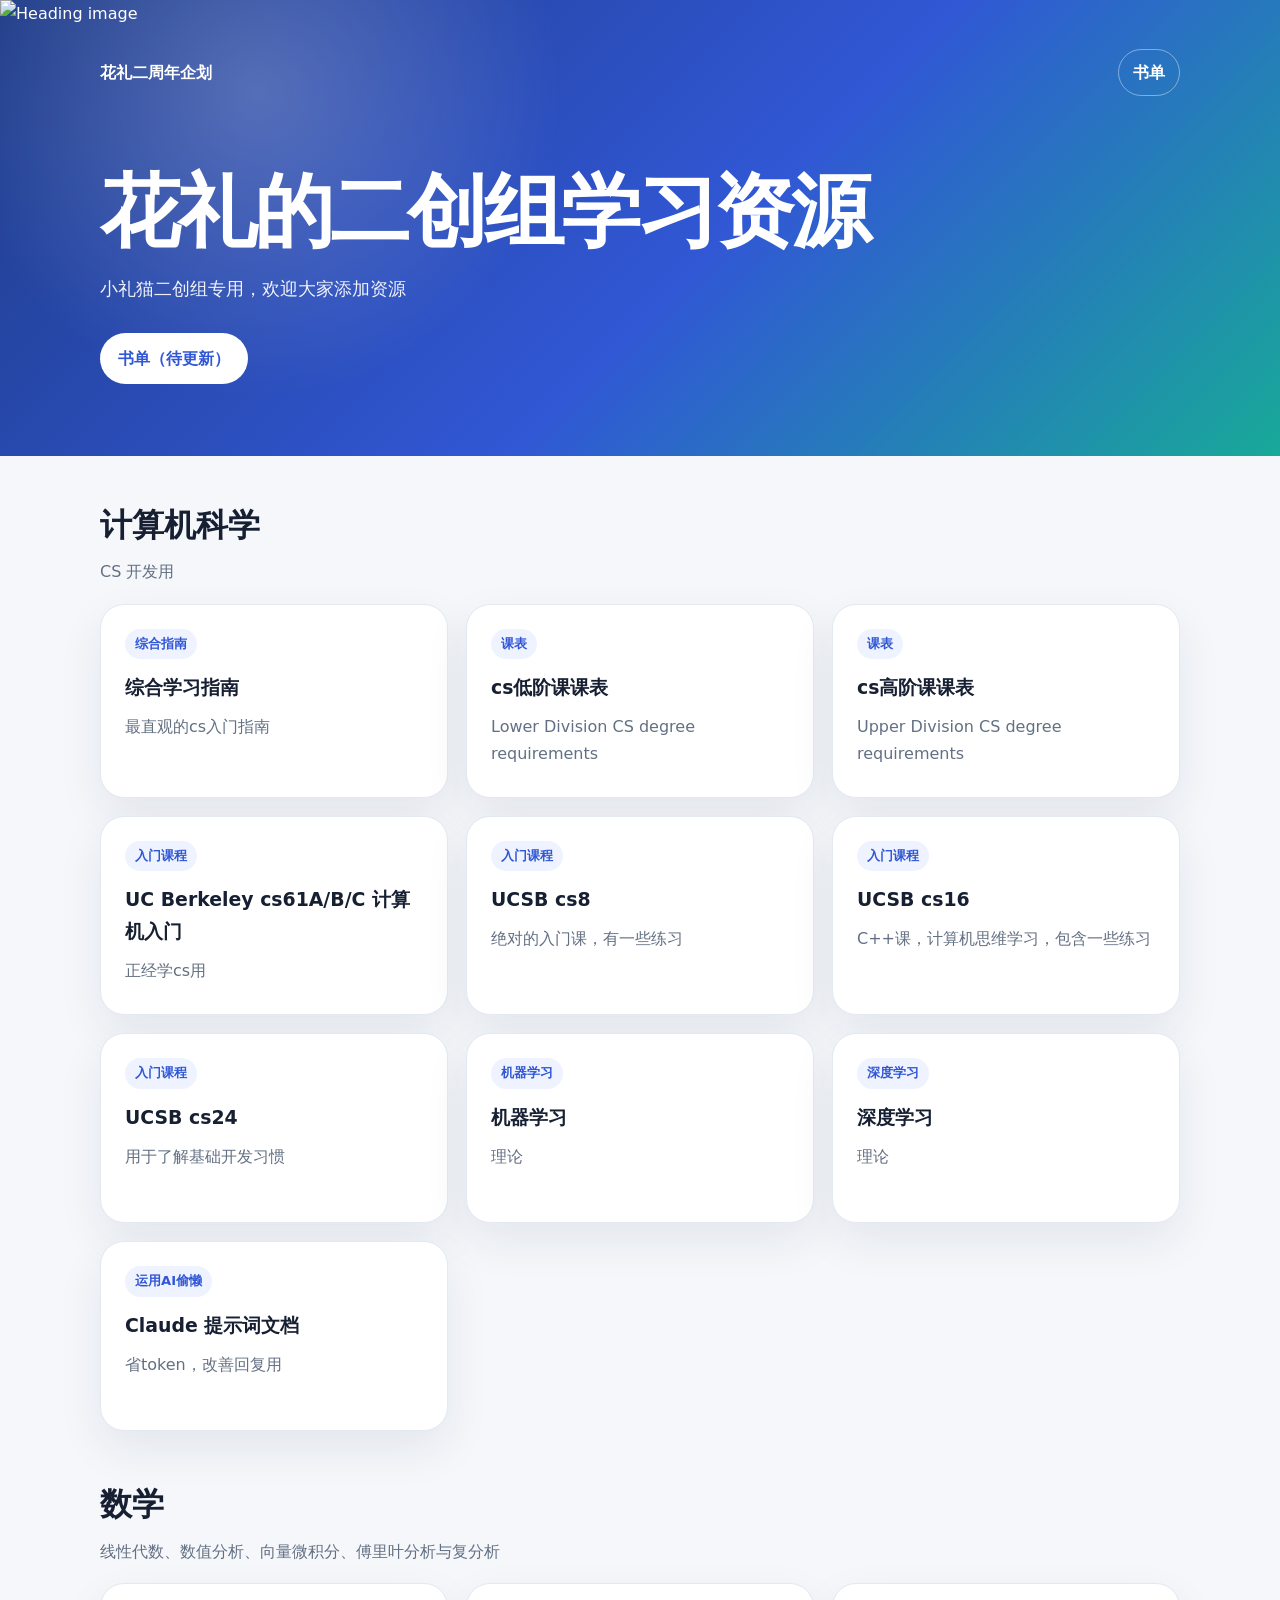
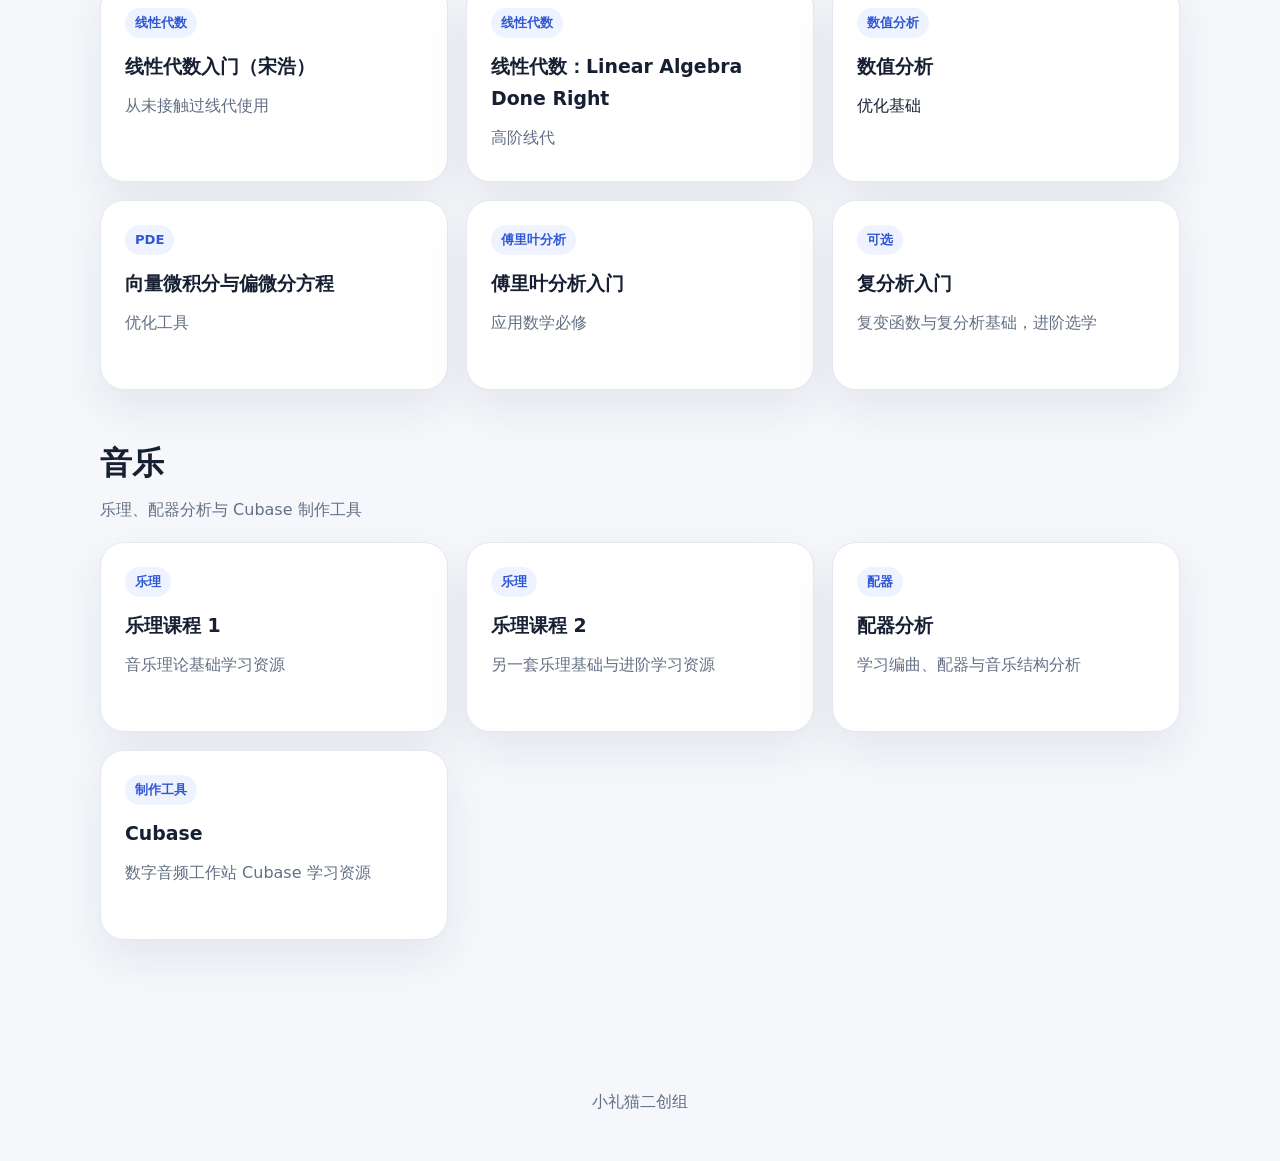
==== index.html @ 59149d5a "Update index.html" ====
<!DOCTYPE html>
<html lang="zh-CN">
<head>
  <meta charset="UTF-8" />
  <meta name="viewport" content="width=device-width, initial-scale=1.0" />
  <title>Harei Learning</title>
  <link rel="stylesheet" href="style.css" />
</head>
<body>
  <header class="site-header">
    <img src="images/heading.jpg" alt="Heading image" class="heading-image">
    
    <nav class="nav container">
      <a class="logo" href="index.html">花礼二周年企划</a>
      <a class="nav-link" href="books.html">书单</a>
    </nav>

    <div class="container hero">
      <h1>花礼的二创组学习资源</h1>
      <p class="subtitle">
        小礼猫二创组专用，欢迎大家添加资源
      </p>
      <a class="button" href="books.html">书单（待更新）</a>
    </div>
  </header>

  <main class="container">
    <section class="category">
      <div class="section-heading">
        <h2>计算机科学</h2>
        <p>CS 开发用</p>
      </div>


      <div class="link-grid">
        <a class="resource-card" href="https://csdiy.wiki/%E4%BD%BF%E7%94%A8%E6%8C%87%E5%8D%97/" target="_blank" rel="noopener noreferrer">
          <span class="tag">综合指南</span>
          <h3>综合学习指南</h3>
          <p>最直观的cs入门指南</p>
        </a>
        
        <a class="resource-card" href="https://eecs.berkeley.edu/resources/undergrads/cs/degree-reqs-lowerdiv/" target="_blank" rel="noopener noreferrer">
          <span class="tag">课表</span>
          <h3>cs低阶课课表</h3>
          <p>Lower Division CS degree requirements</p>
        </a>

        <a class="resource-card" href="https://eecs.berkeley.edu/resources/undergrads/cs/degree-reqs-upperdiv/" target="_blank" rel="noopener noreferrer">
          <span class="tag">课表</span>
          <h3>cs高阶课课表</h3>
          <p>Upper Division CS degree requirements</p>
        </a>
        
        <a class="resource-card" href="https://www.bilibili.com/video/BV1sy411z7nA/?spm_id_from=333.337.search-card.all.click&vd_source=297a83a6a2d7774309c6f13295cf4e34" target="_blank" rel="noopener noreferrer">
          <span class="tag">入门课程</span>
          <h3>UC Berkeley cs61A/B/C 计算机入门</h3>
          <p>正经学cs用</p>
        </a>


        <a class="resource-card" href="https://ucsb-cs8.github.io/" target="_blank" rel="noopener noreferrer">
          <span class="tag">入门课程</span>
          <h3>UCSB cs8</h3>
          <p>绝对的入门课，有一些练习</p>
        </a>

        <a class="resource-card" href="https://ucsb-cs16.github.io/" target="_blank" rel="noopener noreferrer">
          <span class="tag">入门课程</span>
          <h3>UCSB cs16</h3>
          <p>C++课，计算机思维学习，包含一些练习</p>
        </a>

        <a class="resource-card" href="http://ucsb-cs24.github.io/" target="_blank" rel="noopener noreferrer">
          <span class="tag">入门课程</span>
          <h3>UCSB cs24</h3>
          <p>用于了解基础开发习惯</p>
        </a>
        
        <a class="resource-card" href="https://www.bilibili.com/video/BV17nVE6UEhr/?spm_id_from=333.337.search-card.all.click&vd_source=297a83a6a2d7774309c6f13295cf4e34" target="_blank" rel="noopener noreferrer">
          <span class="tag">机器学习</span>
          <h3>机器学习</h3>
          <p>理论</p>
        </a>

        <a class="resource-card" href="https://www.bilibili.com/video/BV1vsoXYdEwT/?spm_id_from=333.337.search-card.all.click&vd_source=297a83a6a2d7774309c6f13295cf4e34" target="_blank" rel="noopener noreferrer">
          <span class="tag">深度学习</span>
          <h3>深度学习</h3>
          <p>理论</p>
        </a>

        <a class="resource-card" href="https://platform.claude.com/docs/en/build-with-claude/prompt-engineering/claude-prompting-best-practices" target="_blank" rel="noopener noreferrer">
          <span class="tag">运用AI偷懒</span>
          <h3>Claude 提示词文档</h3>
          <p>省token，改善回复用</p>
        </a>
      </div>
    </section>

    <section class="category">
      <div class="section-heading">
        <h2>数学</h2>
        <p>线性代数、数值分析、向量微积分、傅里叶分析与复分析</p>
      </div>

      <div class="link-grid">
        <a class="resource-card" href="https://www.bilibili.com/video/BV1h7pteyEww/?spm_id_from=333.337.search-card.all.click&vd_source=297a83a6a2d7774309c6f13295cf4e34" target="_blank" rel="noopener noreferrer">
          <span class="tag">线性代数</span>
          <h3>线性代数入门（宋浩）</h3>
          <p>从未接触过线代使用</p>
        </a>

        <a class="resource-card" href="https://www.bilibili.com/video/BV1b62dBxEUD/?share_source=copy_web&vd_source=6dd06aad4ed91d62788f2c6350f52027" target="_blank" rel="noopener noreferrer">
          <span class="tag">线性代数</span>
          <h3>线性代数：Linear Algebra Done Right</h3>
          <p>高阶线代</p>
        </a>

        <a class="resource-card" href="https://www.bilibili.com/video/BV1aCFFeCEW6/?spm_id_from=333.337.search-card.all.click" target="_blank" rel="noopener noreferrer">
          <span class="tag">数值分析</span>
          <h3>数值分析</h3>
          <py>优化基础</py></p>
        </a>

        <a class="resource-card" href="https://www.bilibili.com/video/BV1DpvaB8Emr/?spm_id_from=333.337.search-card.all.click&vd_source=297a83a6a2d7774309c6f13295cf4e34" target="_blank" rel="noopener noreferrer">
          <span class="tag">PDE</span>
          <h3>向量微积分与偏微分方程</h3>
          <p>优化工具</p>
        </a>

        <a class="resource-card" href="https://www.bilibili.com/video/BV1GV411e7dP/?spm_id_from=333.337.search-card.all.click" target="_blank" rel="noopener noreferrer">
          <span class="tag">傅里叶分析</span>
          <h3>傅里叶分析入门</h3>
          <p>应用数学必修</p>
        </a>

        <a class="resource-card" href="https://www.bilibili.com/video/BV1gq4y1K7m5/?spm_id_from=333.337.search-card.all.click&vd_source=297a83a6a2d7774309c6f13295cf4e34" target="_blank" rel="noopener noreferrer">
          <span class="tag">可选</span>
          <h3>复分析入门</h3>
          <p>复变函数与复分析基础，进阶选学</p>
        </a>
      </div>
    </section>

    <section class="category">
      <div class="section-heading">
        <h2>音乐</h2>
        <p>乐理、配器分析与 Cubase 制作工具</p>
      </div>

      <div class="link-grid">
        <a class="resource-card" href="https://www.bilibili.com/video/BV1Hg411w7n2/?spm_id_from=333.337.search-card.all.click&vd_source=297a83a6a2d7774309c6f13295cf4e34" target="_blank" rel="noopener noreferrer">
          <span class="tag">乐理</span>
          <h3>乐理课程 1</h3>
          <p>音乐理论基础学习资源</p>
        </a>

        <a class="resource-card" href="https://www.bilibili.com/video/BV1Dg411c7WH/?spm_id_from=333.337.search-card.all.click&vd_source=297a83a6a2d7774309c6f13295cf4e34" target="_blank" rel="noopener noreferrer">
          <span class="tag">乐理</span>
          <h3>乐理课程 2</h3>
          <p>另一套乐理基础与进阶学习资源</p>
        </a>

        <a class="resource-card" href="https://www.bilibili.com/video/BV1d7411N7nx/?spm_id_from=333.337.search-card.all.click&vd_source=297a83a6a2d7774309c6f13295cf4e34" target="_blank" rel="noopener noreferrer">
          <span class="tag">配器</span>
          <h3>配器分析</h3>
          <p>学习编曲、配器与音乐结构分析</p>
        </a>

        <a class="resource-card" href="https://www.bilibili.com/video/BV1K64y1Y7zM/?spm_id_from=333.337.search-card.all.click&vd_source=297a83a6a2d7774309c6f13295cf4e34" target="_blank" rel="noopener noreferrer">
          <span class="tag">制作工具</span>
          <h3>Cubase</h3>
          <p>数字音频工作站 Cubase 学习资源</p>
        </a>
      </div>
    </section>
  </main>

  <footer class="site-footer">
    <div class="container">
      <p>小礼猫二创组</p>
    </div>
  </footer>
</body>
</html>
---- style.css ----
* {
  box-sizing: border-box;
}

:root {
  --bg: #f5f7fb;
  --text: #172033;
  --muted: #637083;
  --card: #ffffff;
  --border: #e3e8f2;
  --accent: #3157d5;
  --accent-2: #18a999;
  --shadow: 0 18px 45px rgba(23, 32, 51, 0.08);
}

body {
  margin: 0;
  font-family: ui-sans-serif, system-ui, -apple-system, BlinkMacSystemFont, "Segoe UI",
    "PingFang SC", "Hiragino Sans GB", "Microsoft YaHei", sans-serif;
  background: var(--bg);
  color: var(--text);
  line-height: 1.7;
}

.container {
  width: min(100% - 32px, 1080px);
  margin: 0 auto;
}

.site-header {
  color: white;
  background:
    radial-gradient(circle at 20% 20%, rgba(255,255,255,0.22), transparent 28%),
    linear-gradient(135deg, #1f3c88, #3157d5 55%, #18a999);
}

.small-header {
  background: linear-gradient(135deg, #26364f, #3157d5);
}

.nav {
  display: flex;
  justify-content: space-between;
  align-items: center;
  padding: 22px 0;
}

.logo,
.nav-link {
  color: white;
  text-decoration: none;
  font-weight: 700;
}

.nav-link {
  padding: 9px 14px;
  border: 1px solid rgba(255,255,255,0.42);
  border-radius: 999px;
}

.hero {
  padding: 54px 0 72px;
}

.eyebrow {
  margin: 0 0 10px;
  text-transform: uppercase;
  letter-spacing: 0.14em;
  font-size: 0.82rem;
  opacity: 0.86;
}

h1 {
  margin: 0;
  font-size: clamp(2.6rem, 8vw, 5rem);
  line-height: 1;
  letter-spacing: -0.04em;
}

.subtitle {
  max-width: 780px;
  margin: 22px 0 0;
  font-size: 1.12rem;
  opacity: 0.92;
}

.button {
  display: inline-block;
  margin-top: 28px;
  padding: 12px 18px;
  background: white;
  color: var(--accent);
  border-radius: 999px;
  text-decoration: none;
  font-weight: 800;
}

main {
  padding: 42px 0 56px;
}

.category {
  margin-bottom: 46px;
}

.section-heading {
  margin-bottom: 18px;
}

.section-heading h2 {
  margin: 0;
  font-size: 2rem;
}

.section-heading p {
  margin: 6px 0 0;
  color: var(--muted);
}

.link-grid {
  display: grid;
  grid-template-columns: repeat(auto-fit, minmax(260px, 1fr));
  gap: 18px;
}

.resource-card,
.book-card {
  display: block;
  min-height: 190px;
  padding: 24px;
  background: var(--card);
  border: 1px solid var(--border);
  border-radius: 24px;
  box-shadow: var(--shadow);
}

.resource-card {
  color: inherit;
  text-decoration: none;
  transition: transform 0.16s ease, border-color 0.16s ease, box-shadow 0.16s ease;
}

.resource-card:hover {
  transform: translateY(-4px);
  border-color: var(--accent);
  box-shadow: 0 18px 42px rgba(49, 87, 213, 0.14);
}

.tag {
  display: inline-block;
  margin-bottom: 12px;
  padding: 4px 10px;
  border-radius: 999px;
  background: #eef3ff;
  color: var(--accent);
  font-size: 0.82rem;
  font-weight: 800;
}

.resource-card h3,
.book-card h3 {
  margin: 0 0 10px;
  font-size: 1.18rem;
}

.resource-card p,
.book-card p {
  margin: 0.35rem 0;
  color: var(--muted);
}

.book-list {
  display: grid;
  gap: 18px;
}

.site-footer {
  padding: 30px 0;
  color: var(--muted);
  text-align: center;
}

.site-footer a {
  color: var(--accent);
  font-weight: 700;
}

@media (max-width: 620px) {
  .nav {
    align-items: flex-start;
    gap: 12px;
    flex-direction: column;
  }

  .hero {
    padding: 38px 0 54px;
  }

  .resource-card,
  .book-card {
    min-height: auto;
    border-radius: 18px;
  }
}
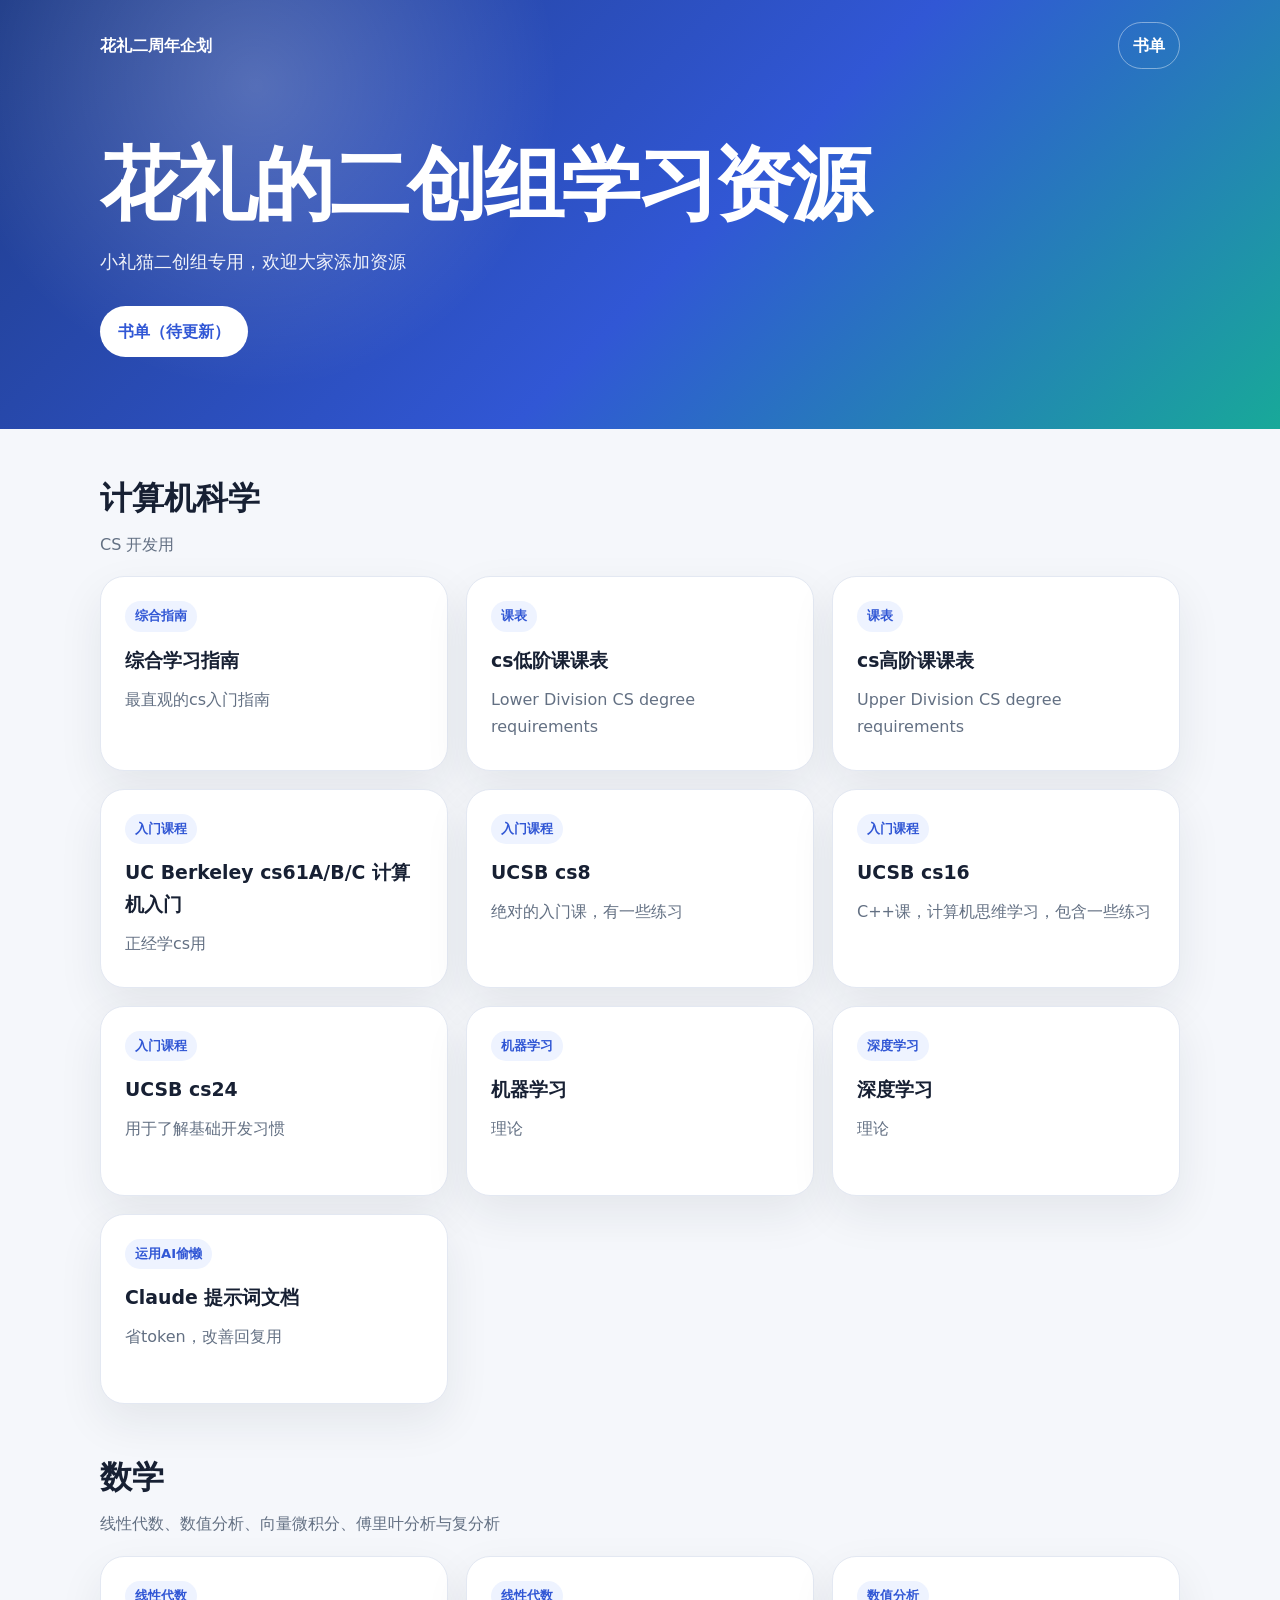
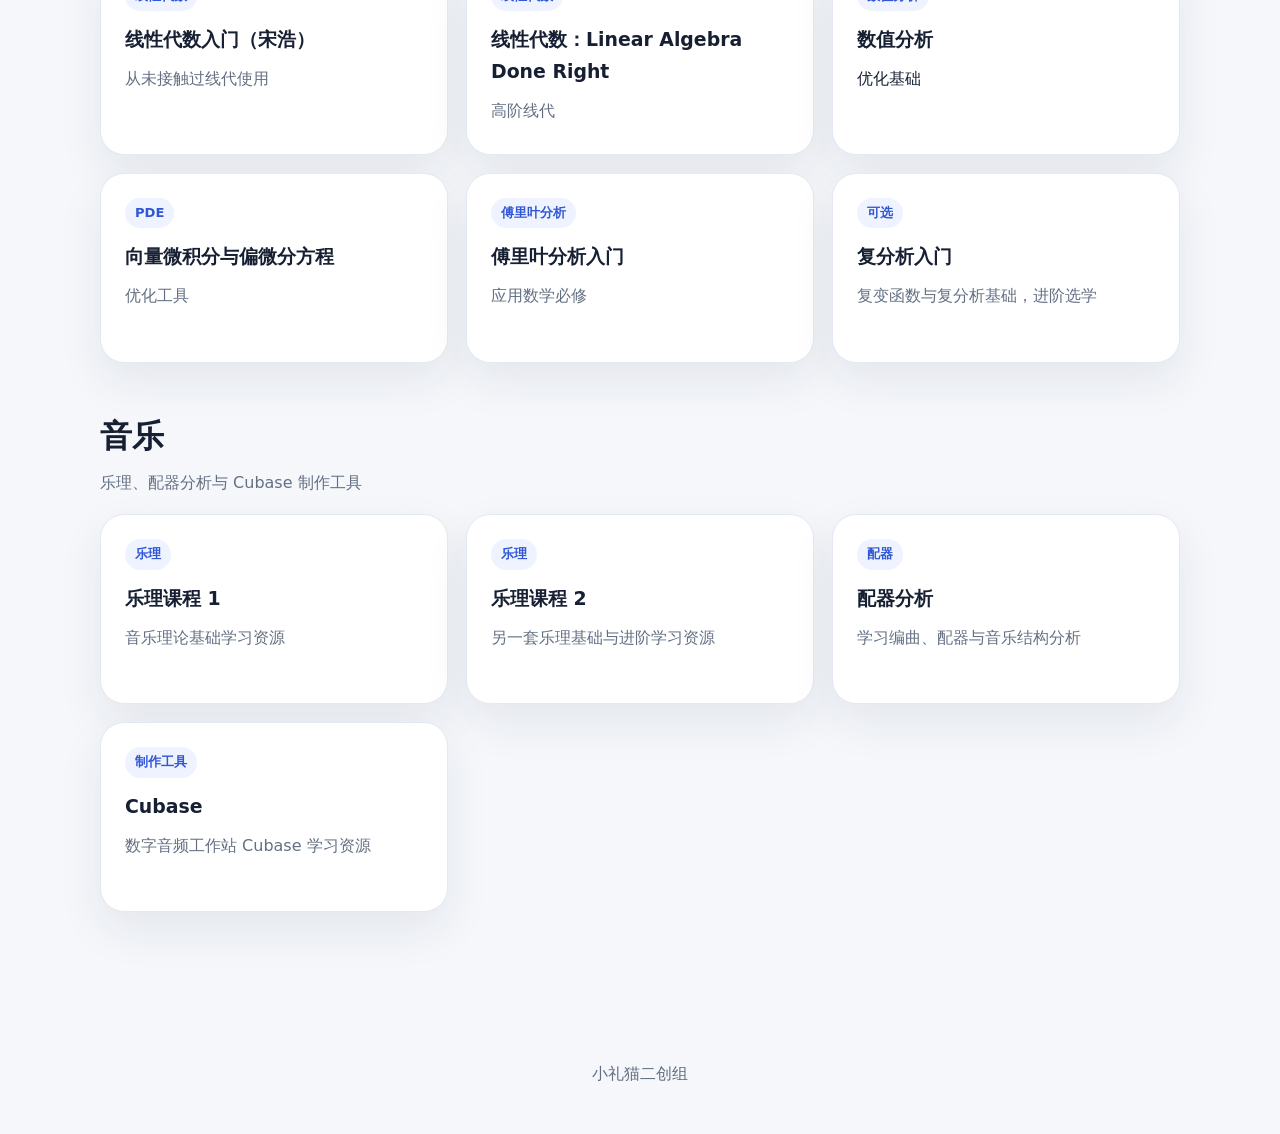
==== commit e3be8e26: "Update index.html" ====
--- a/index.html
+++ b/index.html
@@ -8,7 +8,6 @@
 </head>
 <body>
   <header class="site-header">
-    <img src="images/heading.jpg" alt="Heading image" class="heading-image">
     
     <nav class="nav container">
       <a class="logo" href="index.html">花礼二周年企划</a>
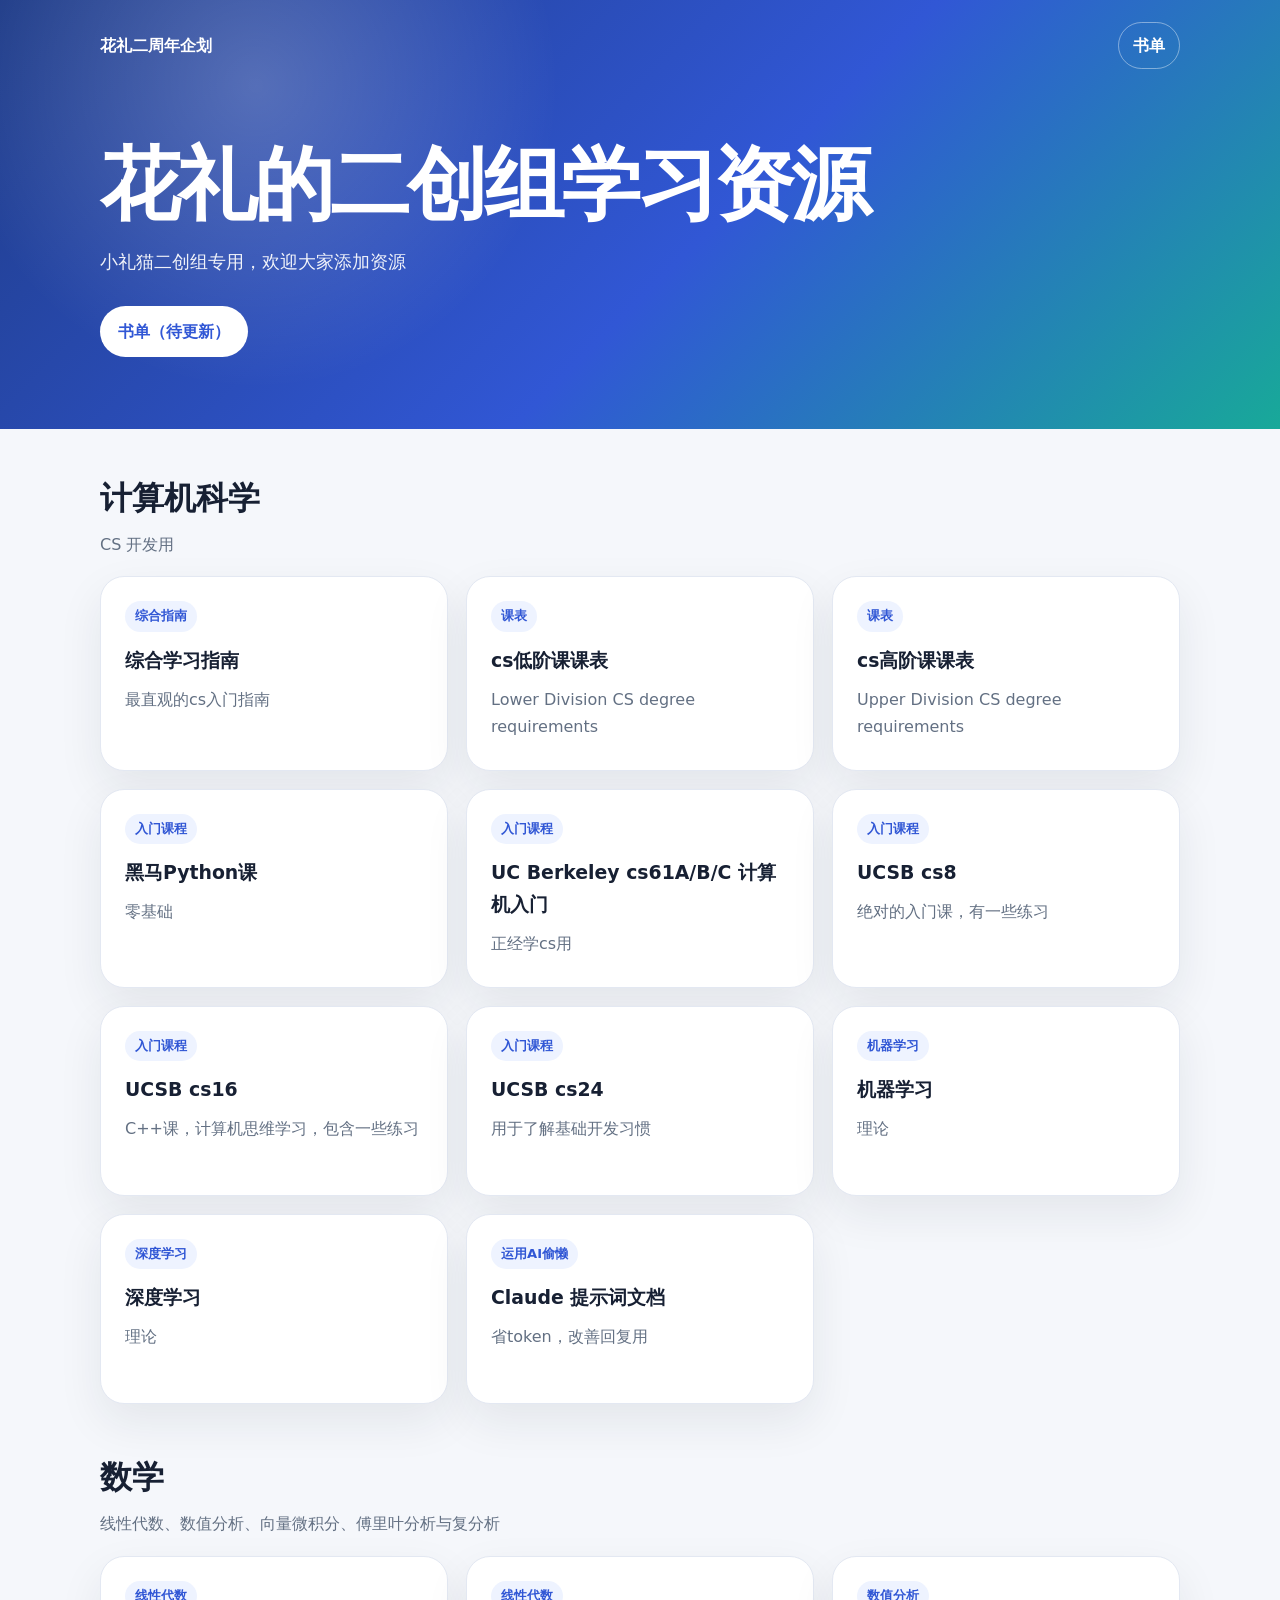
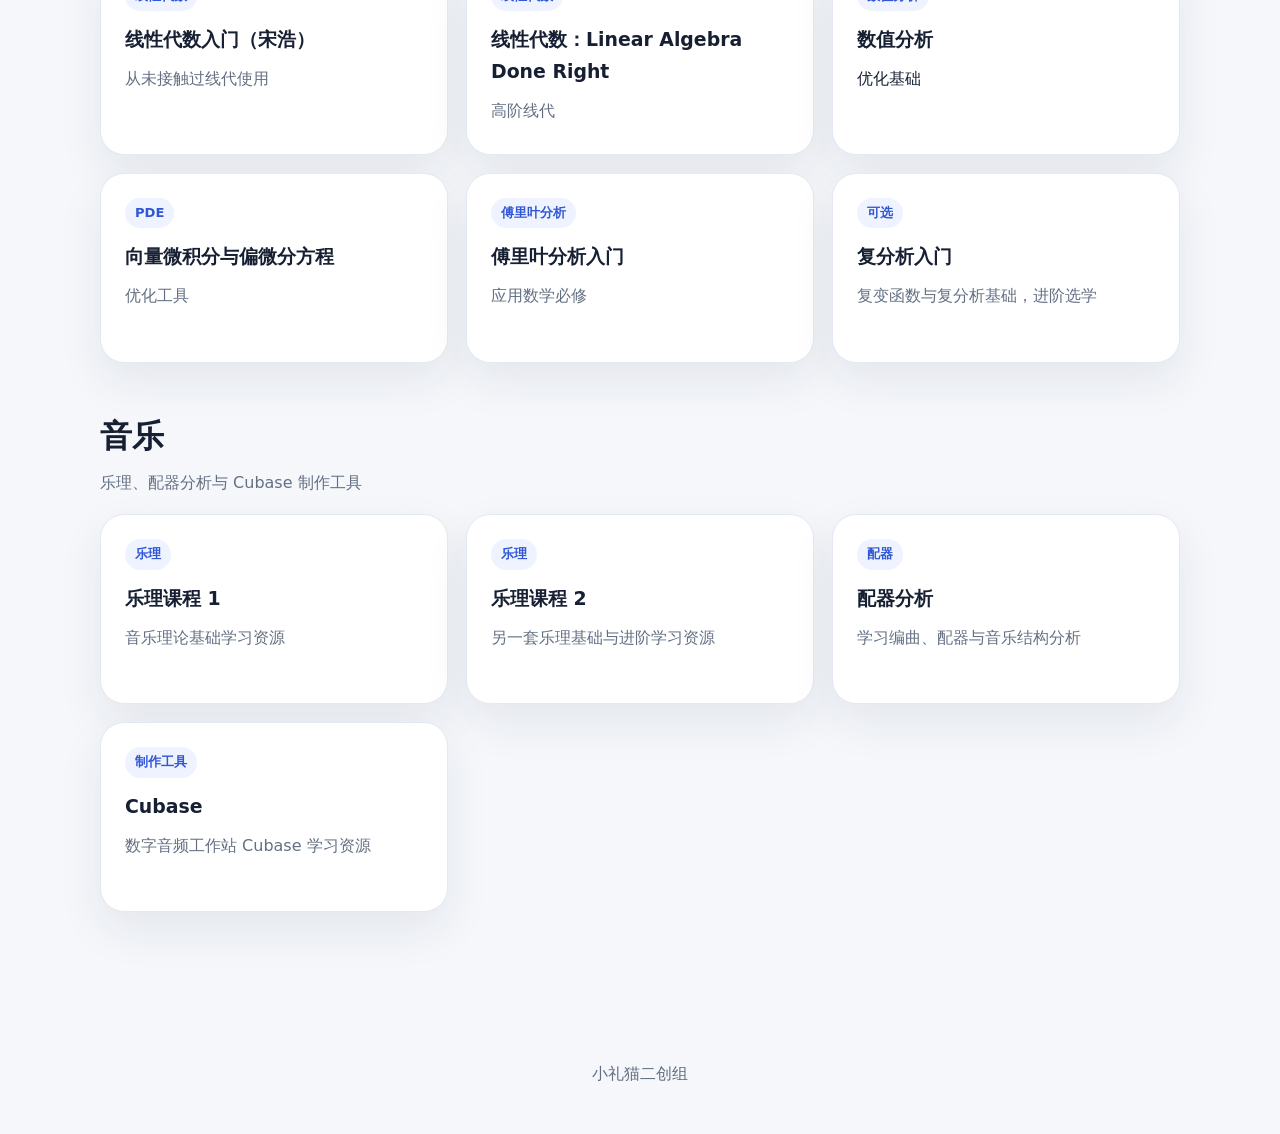
==== commit a5c12681: "Update index.html" ====
--- a/index.html
+++ b/index.html
@@ -50,12 +50,17 @@
           <p>Upper Division CS degree requirements</p>
         </a>
         
+        <a class="resource-card" href="https://www.bilibili.com/video/BV1sHU9BmEne?spm_id_from=333.788.videopod.episodes&vd_source=297a83a6a2d7774309c6f13295cf4e34" target="_blank" rel="noopener noreferrer">
+          <span class="tag">入门课程</span>
+          <h3>黑马Python课</h3>
+          <p>零基础</p>
+        </a>
+        
         <a class="resource-card" href="https://www.bilibili.com/video/BV1sy411z7nA/?spm_id_from=333.337.search-card.all.click&vd_source=297a83a6a2d7774309c6f13295cf4e34" target="_blank" rel="noopener noreferrer">
           <span class="tag">入门课程</span>
           <h3>UC Berkeley cs61A/B/C 计算机入门</h3>
           <p>正经学cs用</p>
         </a>
-
 
         <a class="resource-card" href="https://ucsb-cs8.github.io/" target="_blank" rel="noopener noreferrer">
           <span class="tag">入门课程</span>
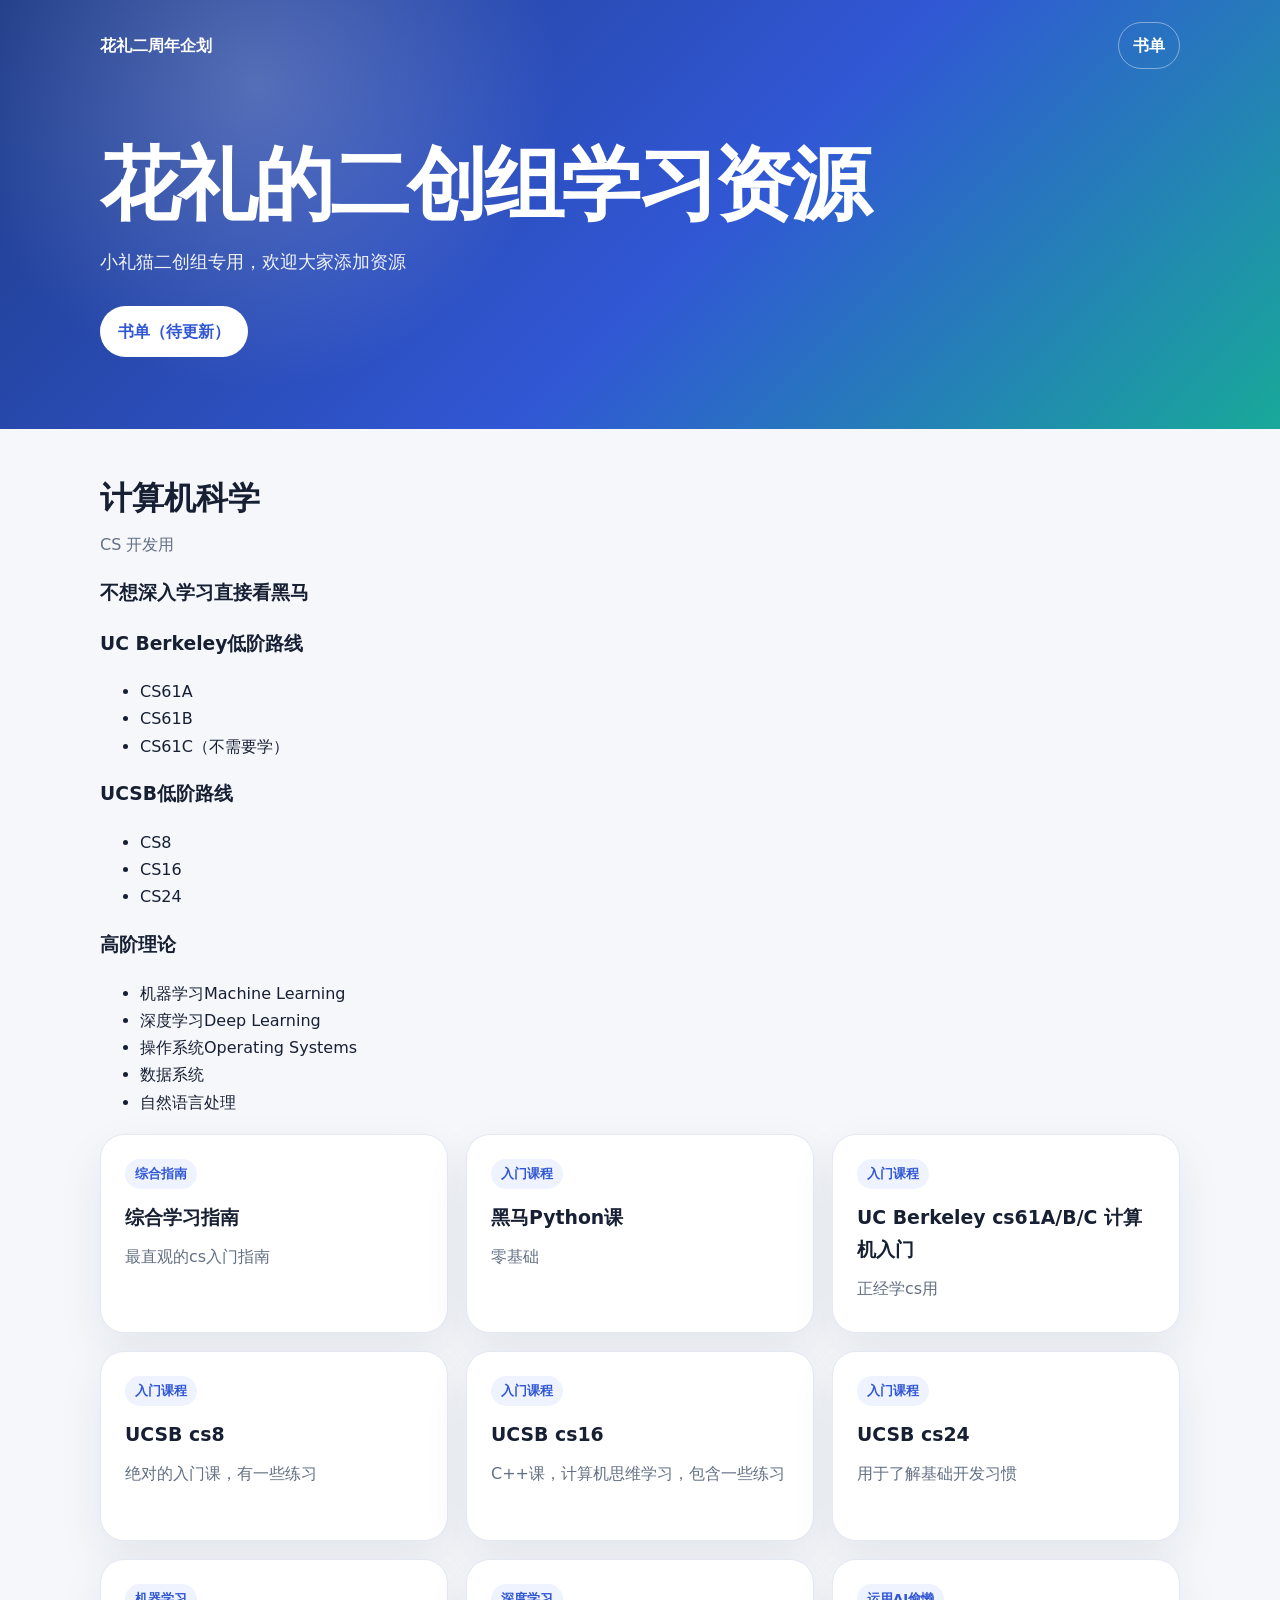
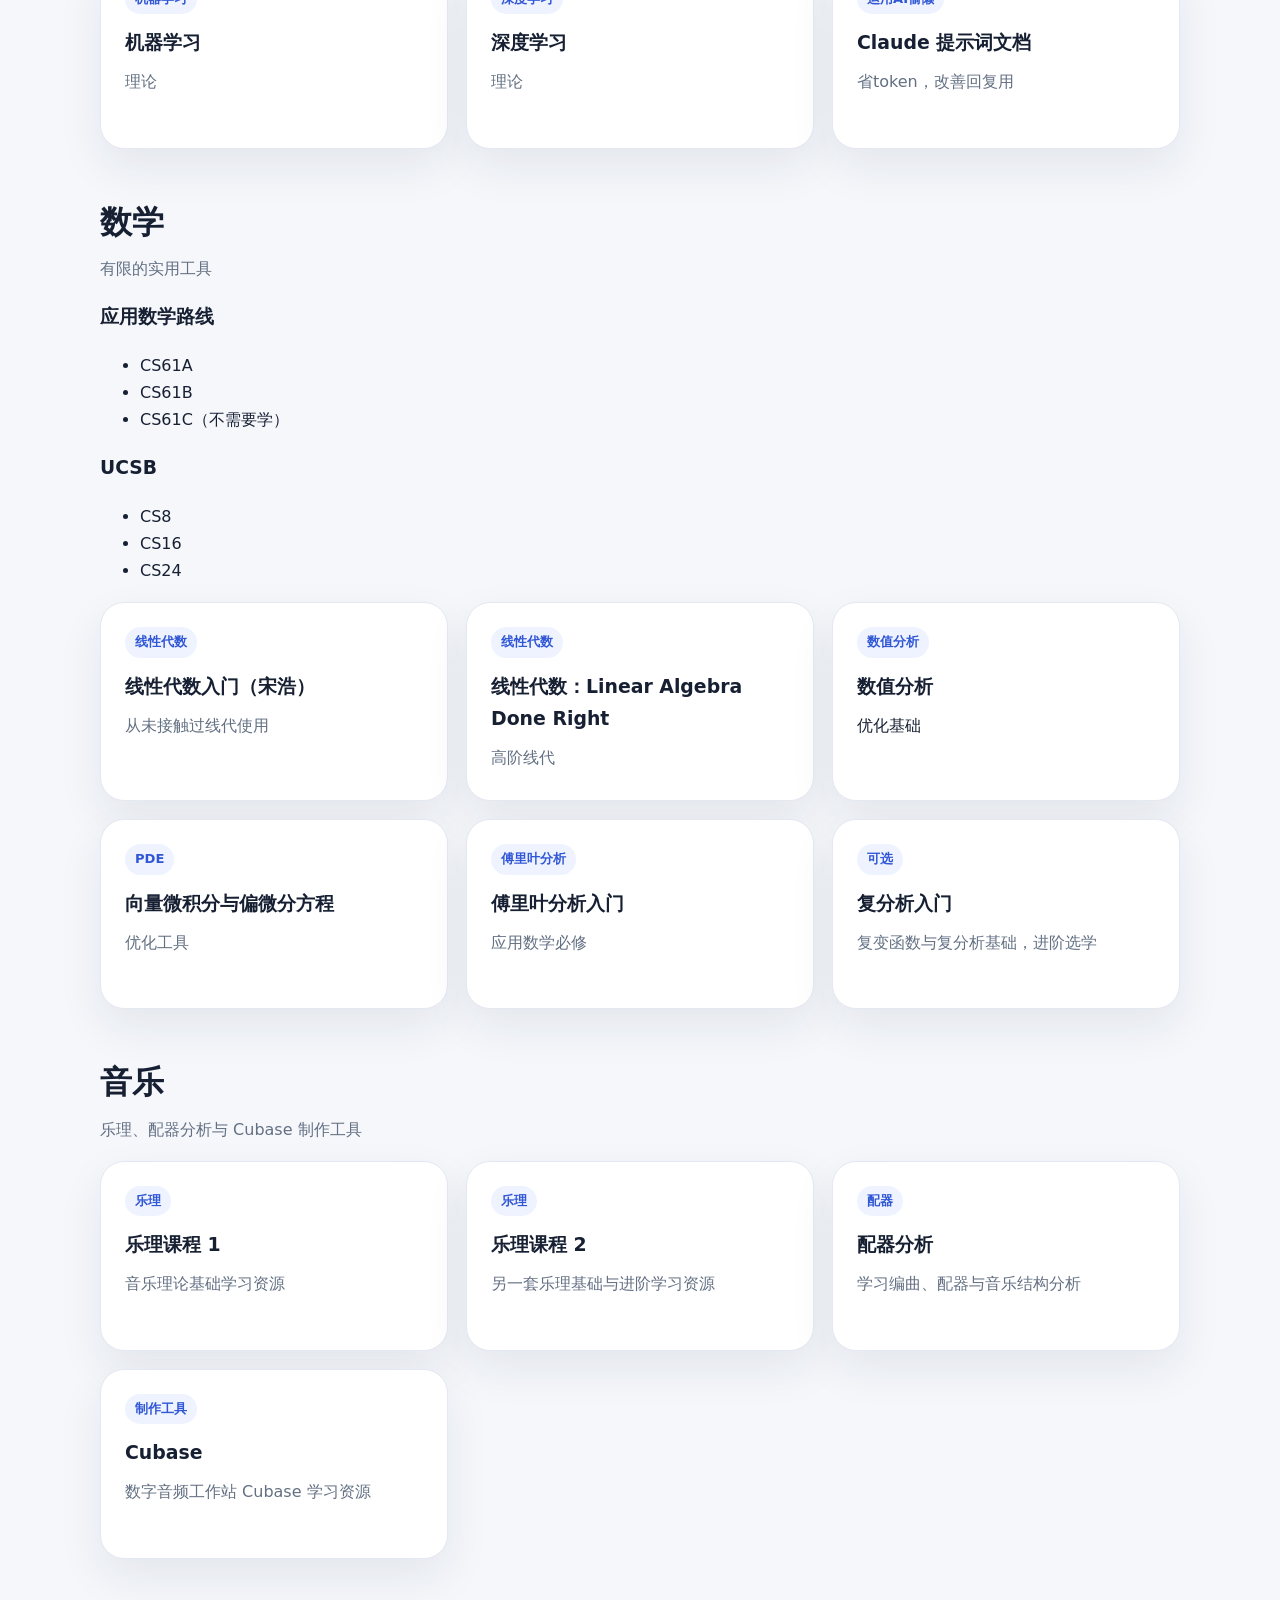
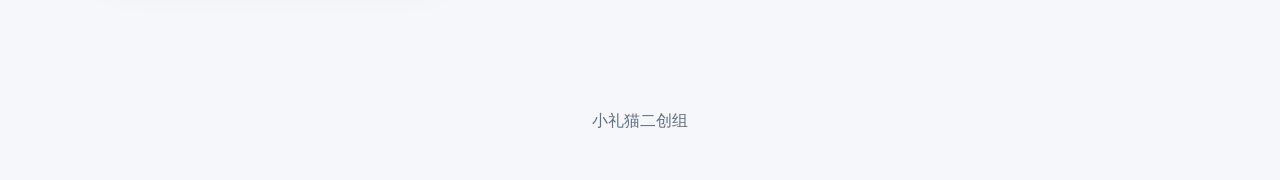
==== commit ae16a44f: "Update index.html" ====
--- a/index.html
+++ b/index.html
@@ -28,6 +28,30 @@
       <div class="section-heading">
         <h2>计算机科学</h2>
         <p>CS 开发用</p>
+        <div class="course-group">
+          <h3>不想深入学习直接看黑马</h3>
+          <h3>UC Berkeley低阶路线</h3>
+          <ul>
+            <li>CS61A</li>
+            <li>CS61B</li>
+            <li>CS61C（不需要学）</li>
+          </ul>
+      
+          <h3>UCSB低阶路线</h3>
+          <ul>
+            <li>CS8</li>
+            <li>CS16</li>
+            <li>CS24</li>
+          </ul>
+          <h3>高阶理论</h3>
+          <ul>
+            <li>机器学习Machine Learning</li>
+            <li>深度学习Deep Learning</li>
+            <li>操作系统Operating Systems</li>
+            <li>数据系统</li>
+            <li>自然语言处理</li>  
+          </ul>
+        </div>
       </div>
 
 
@@ -37,18 +61,7 @@
           <h3>综合学习指南</h3>
           <p>最直观的cs入门指南</p>
         </a>
-        
-        <a class="resource-card" href="https://eecs.berkeley.edu/resources/undergrads/cs/degree-reqs-lowerdiv/" target="_blank" rel="noopener noreferrer">
-          <span class="tag">课表</span>
-          <h3>cs低阶课课表</h3>
-          <p>Lower Division CS degree requirements</p>
-        </a>
-
-        <a class="resource-card" href="https://eecs.berkeley.edu/resources/undergrads/cs/degree-reqs-upperdiv/" target="_blank" rel="noopener noreferrer">
-          <span class="tag">课表</span>
-          <h3>cs高阶课课表</h3>
-          <p>Upper Division CS degree requirements</p>
-        </a>
+    
         
         <a class="resource-card" href="https://www.bilibili.com/video/BV1sHU9BmEne?spm_id_from=333.788.videopod.episodes&vd_source=297a83a6a2d7774309c6f13295cf4e34" target="_blank" rel="noopener noreferrer">
           <span class="tag">入门课程</span>
@@ -103,7 +116,22 @@
     <section class="category">
       <div class="section-heading">
         <h2>数学</h2>
-        <p>线性代数、数值分析、向量微积分、傅里叶分析与复分析</p>
+        <p>有限的实用工具</p>
+          <div class="course-group">
+          <h3>应用数学路线</h3>
+          <ul>
+            <li>CS61A</li>
+            <li>CS61B</li>
+            <li>CS61C（不需要学）</li>
+          </ul>
+      
+          <h3>UCSB</h3>
+          <ul>
+            <li>CS8</li>
+            <li>CS16</li>
+            <li>CS24</li>
+          </ul>
+        </div>
       </div>
 
       <div class="link-grid">
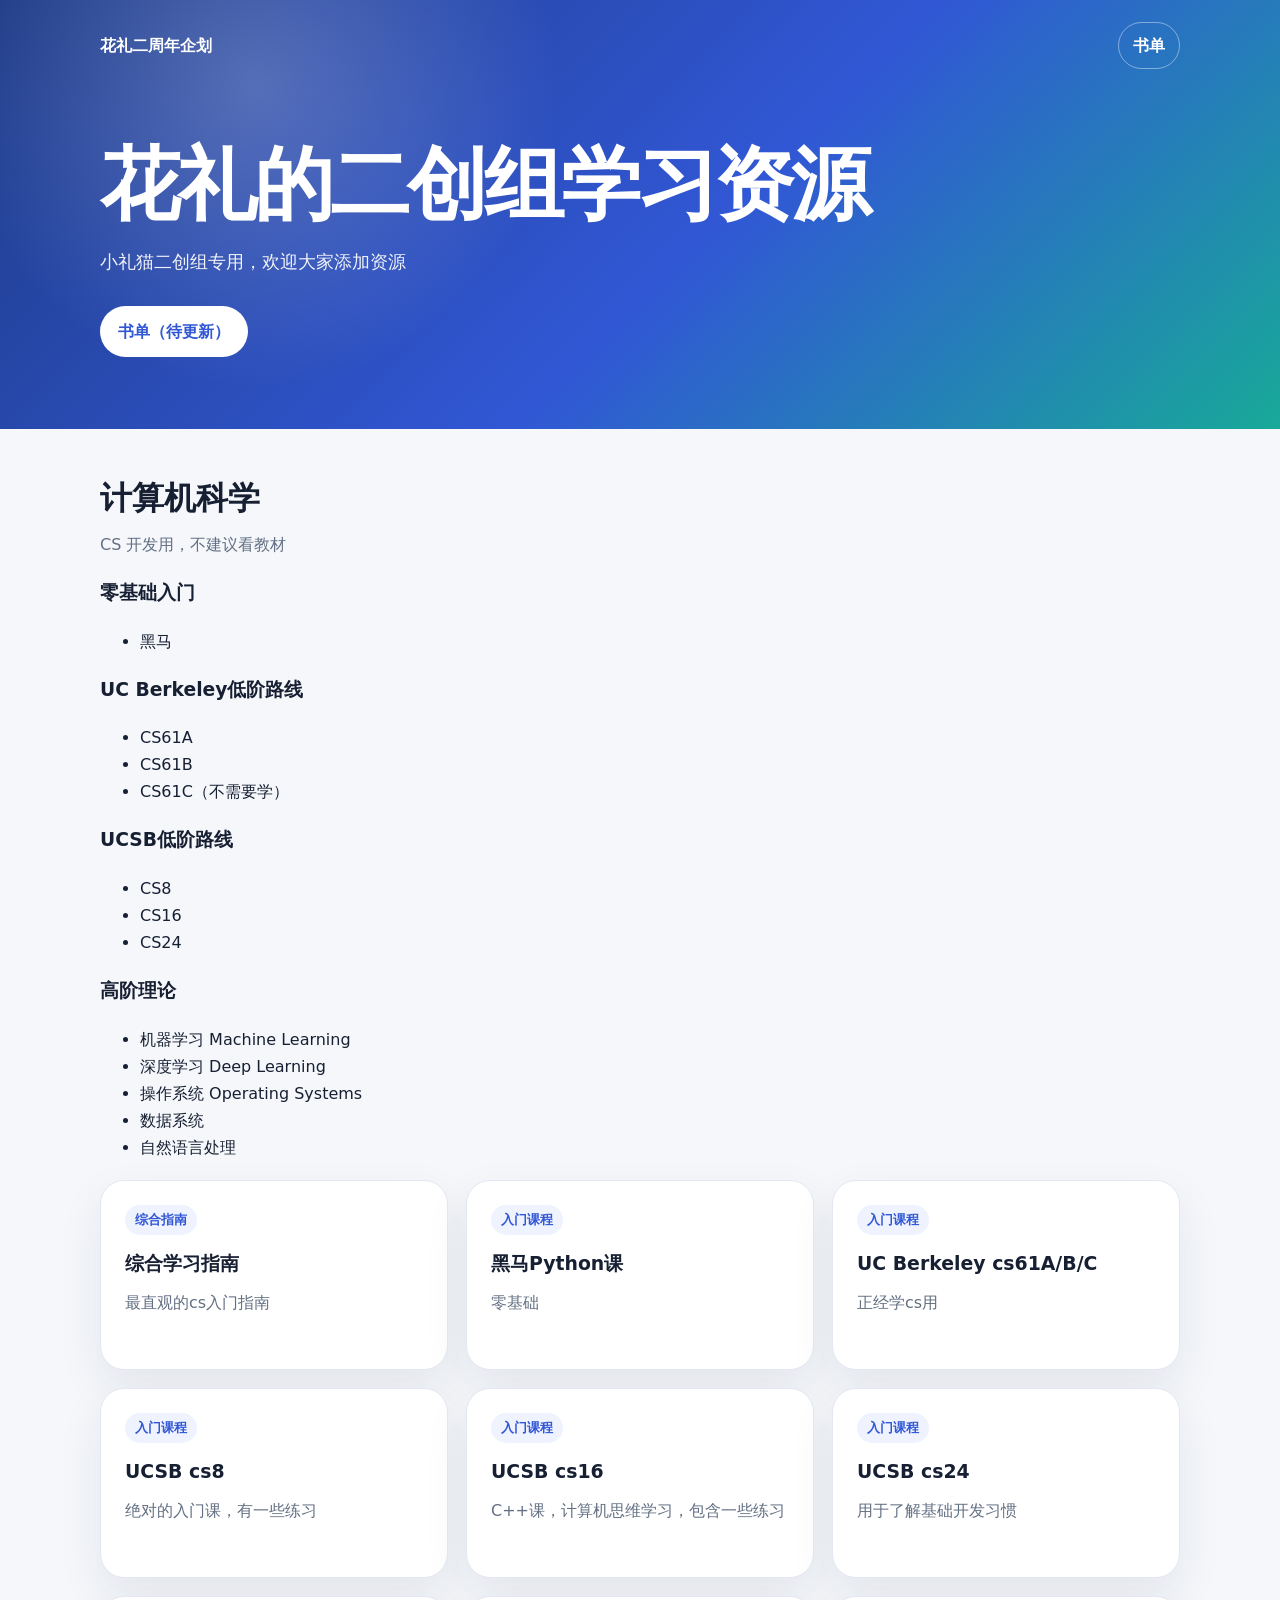
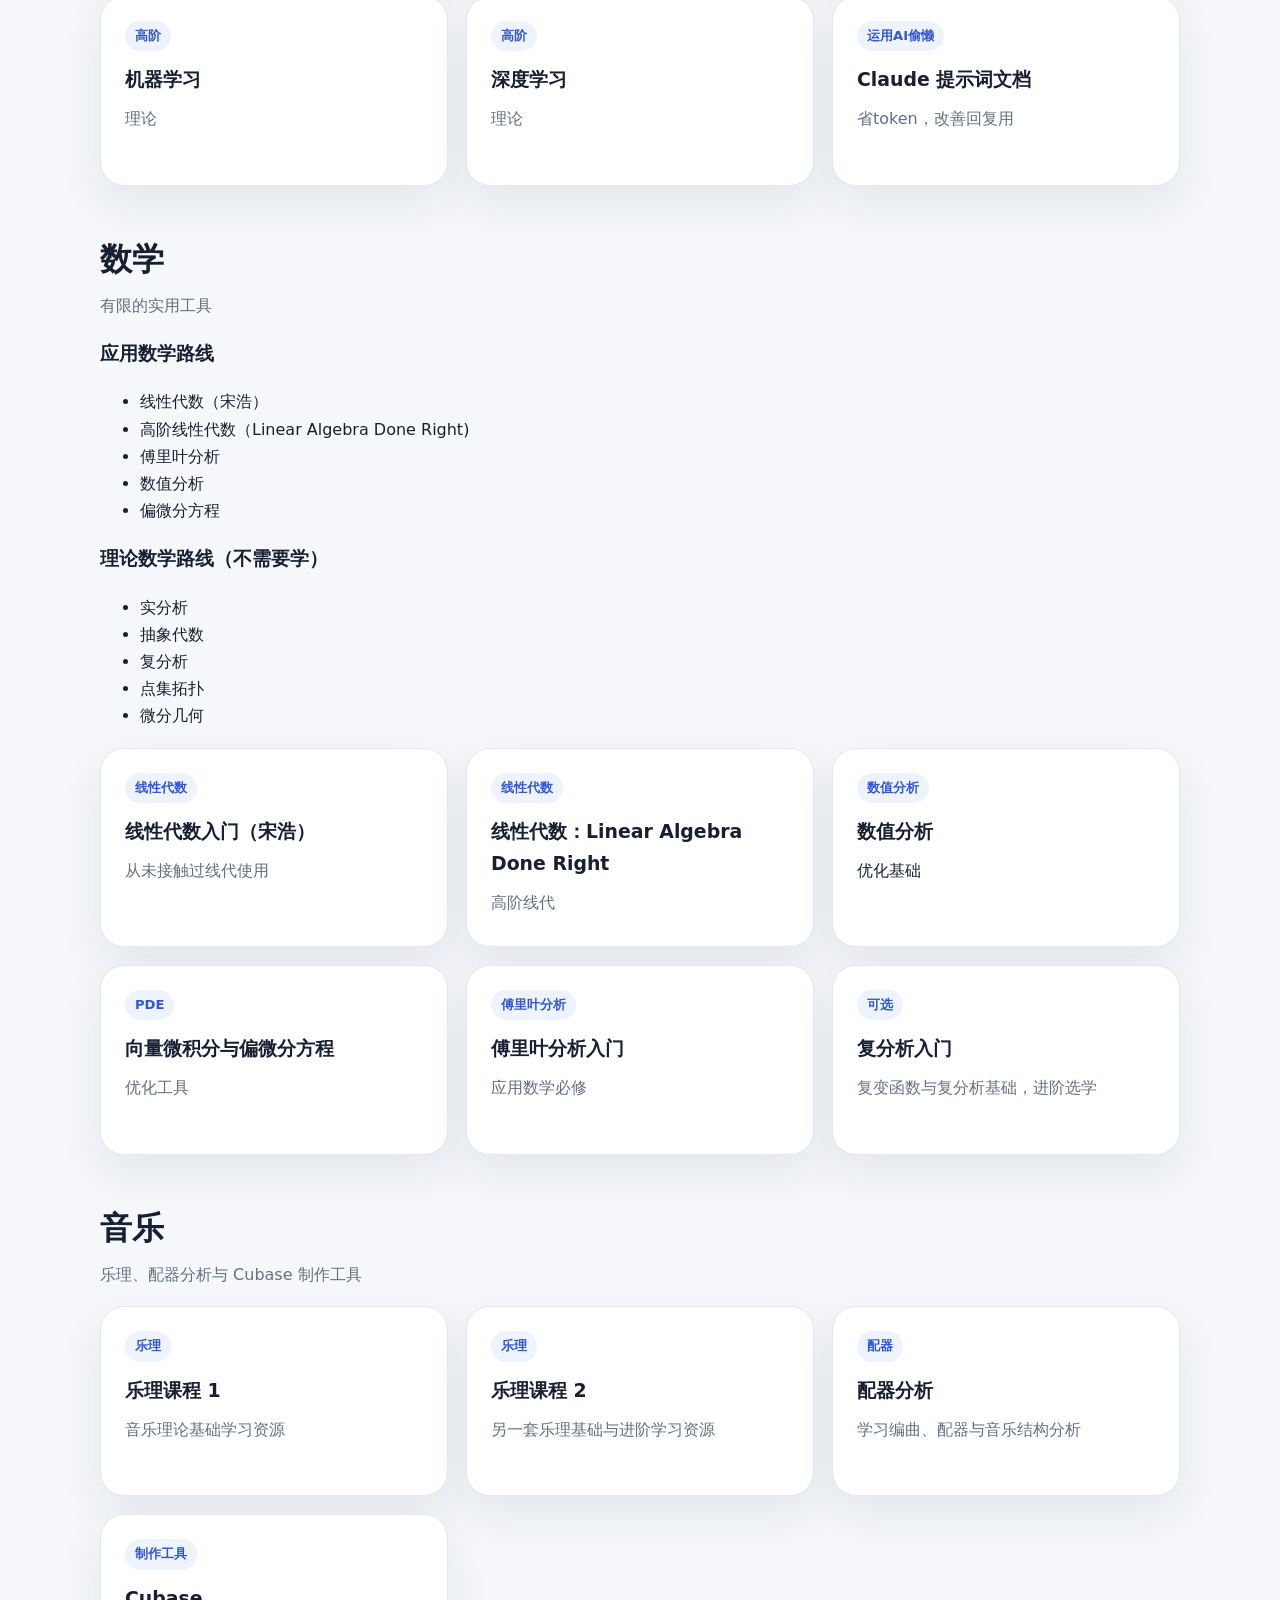
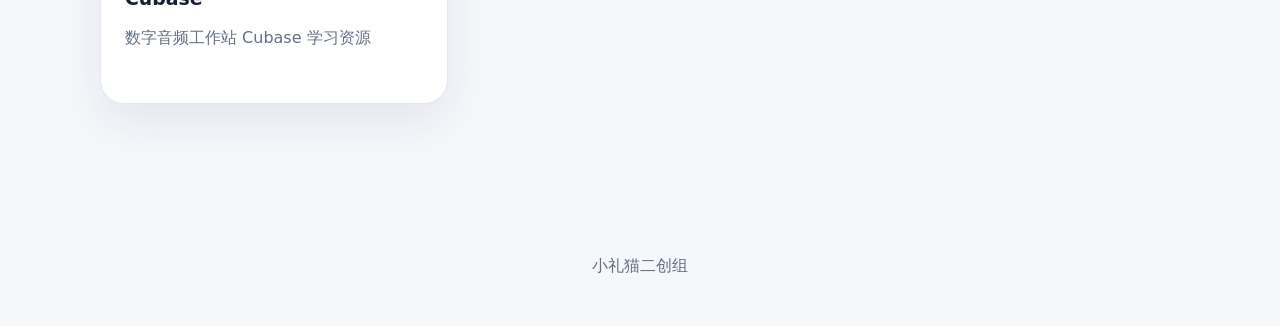
==== commit 7d7dd05b: "Update index.html" ====
--- a/index.html
+++ b/index.html
@@ -27,9 +27,12 @@
     <section class="category">
       <div class="section-heading">
         <h2>计算机科学</h2>
-        <p>CS 开发用</p>
+        <p>CS 开发用，不建议看教材</p>
         <div class="course-group">
-          <h3>不想深入学习直接看黑马</h3>
+          <h3>零基础入门</h3>
+          <ul>
+            <li>黑马</li>
+          </ul>
           <h3>UC Berkeley低阶路线</h3>
           <ul>
             <li>CS61A</li>
@@ -45,9 +48,9 @@
           </ul>
           <h3>高阶理论</h3>
           <ul>
-            <li>机器学习Machine Learning</li>
-            <li>深度学习Deep Learning</li>
-            <li>操作系统Operating Systems</li>
+            <li>机器学习 Machine Learning</li>
+            <li>深度学习 Deep Learning</li>
+            <li>操作系统 Operating Systems</li>
             <li>数据系统</li>
             <li>自然语言处理</li>  
           </ul>
@@ -71,7 +74,7 @@
         
         <a class="resource-card" href="https://www.bilibili.com/video/BV1sy411z7nA/?spm_id_from=333.337.search-card.all.click&vd_source=297a83a6a2d7774309c6f13295cf4e34" target="_blank" rel="noopener noreferrer">
           <span class="tag">入门课程</span>
-          <h3>UC Berkeley cs61A/B/C 计算机入门</h3>
+          <h3>UC Berkeley cs61A/B/C</h3>
           <p>正经学cs用</p>
         </a>
 
@@ -94,13 +97,13 @@
         </a>
         
         <a class="resource-card" href="https://www.bilibili.com/video/BV17nVE6UEhr/?spm_id_from=333.337.search-card.all.click&vd_source=297a83a6a2d7774309c6f13295cf4e34" target="_blank" rel="noopener noreferrer">
-          <span class="tag">机器学习</span>
+          <span class="tag">高阶</span>
           <h3>机器学习</h3>
           <p>理论</p>
         </a>
 
         <a class="resource-card" href="https://www.bilibili.com/video/BV1vsoXYdEwT/?spm_id_from=333.337.search-card.all.click&vd_source=297a83a6a2d7774309c6f13295cf4e34" target="_blank" rel="noopener noreferrer">
-          <span class="tag">深度学习</span>
+          <span class="tag">高阶</span>
           <h3>深度学习</h3>
           <p>理论</p>
         </a>
@@ -120,16 +123,20 @@
           <div class="course-group">
           <h3>应用数学路线</h3>
           <ul>
-            <li>CS61A</li>
-            <li>CS61B</li>
-            <li>CS61C（不需要学）</li>
+            <li>线性代数（宋浩）</li>
+            <li>高阶线性代数（Linear Algebra Done Right)</li>
+            <li>傅里叶分析</li>
+            <li>数值分析</li>
+            <li>偏微分方程</li>
           </ul>
       
-          <h3>UCSB</h3>
-          <ul>
-            <li>CS8</li>
-            <li>CS16</li>
-            <li>CS24</li>
+          <h3>理论数学路线（不需要学）</h3>
+          <ul>
+            <li>实分析</li>
+            <li>抽象代数</li>
+            <li>复分析</li>
+            <li>点集拓扑</li>
+            <li>微分几何</li>
           </ul>
         </div>
       </div>
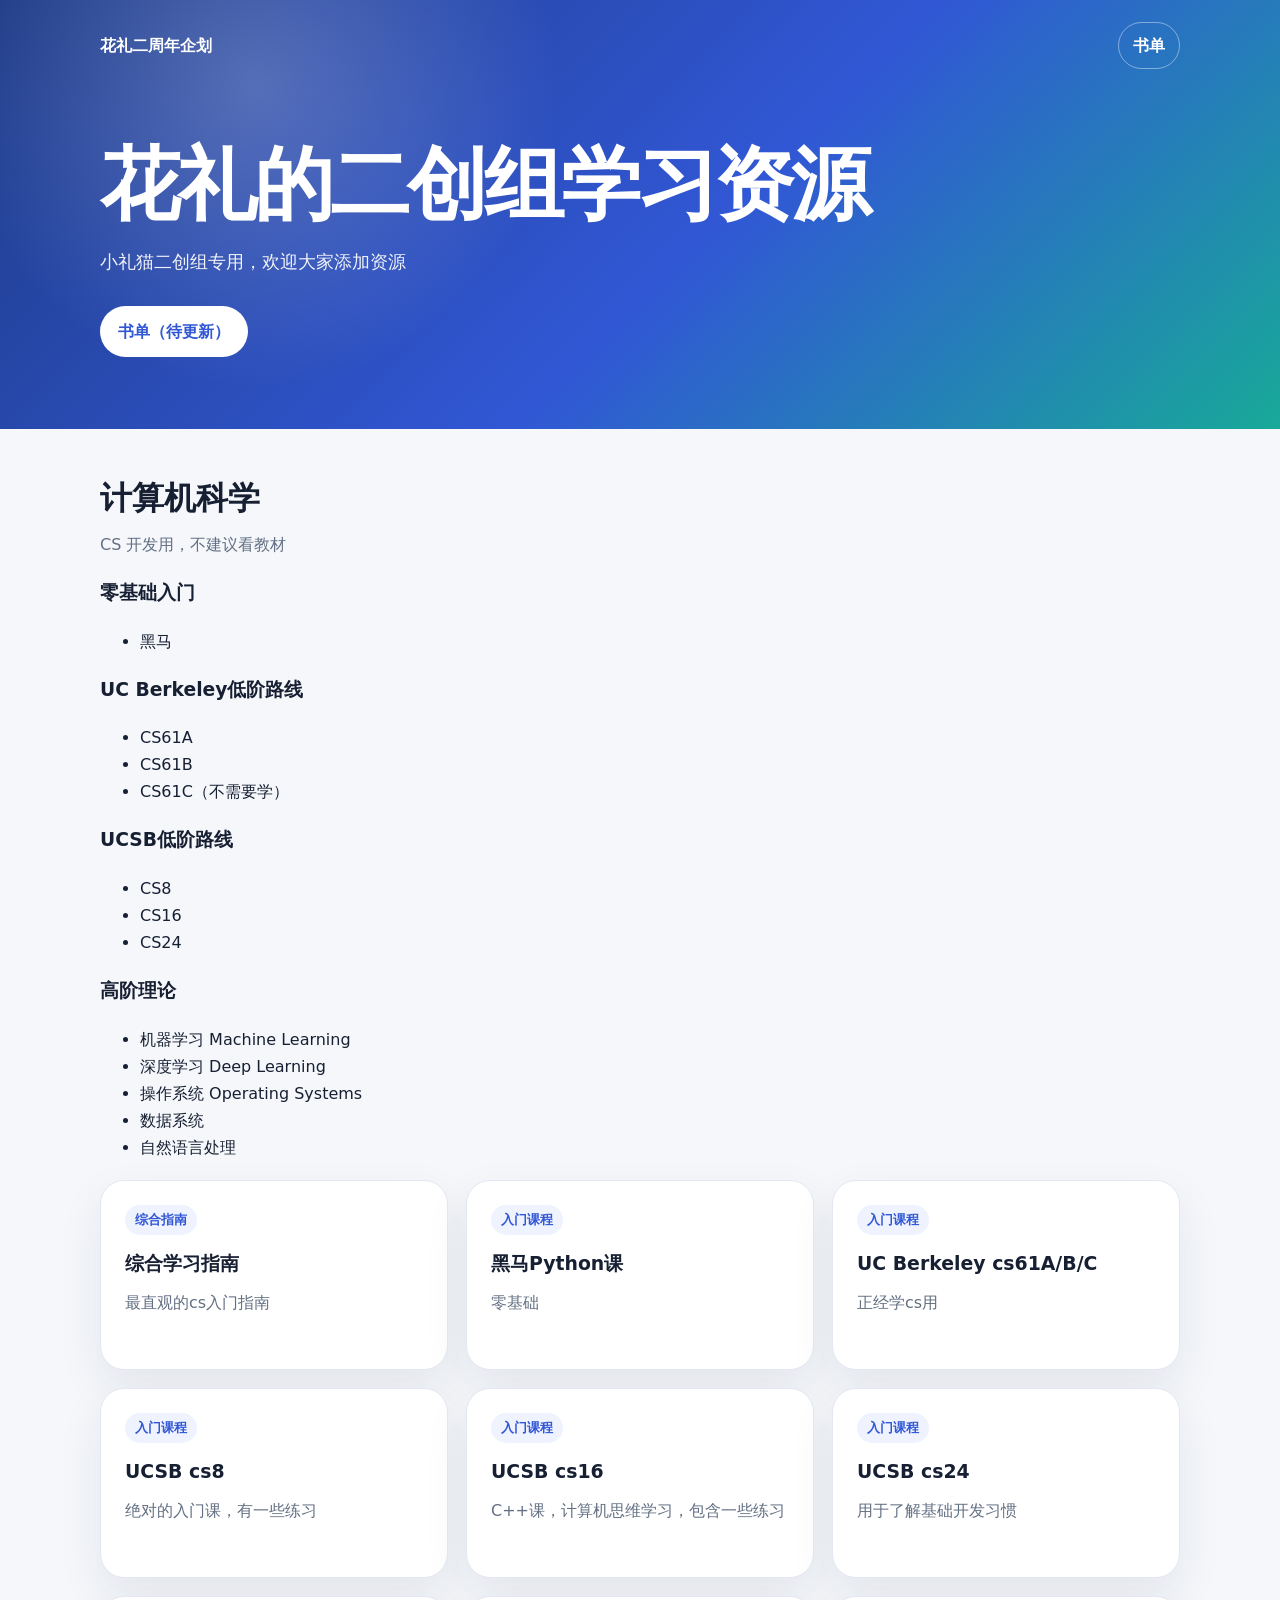
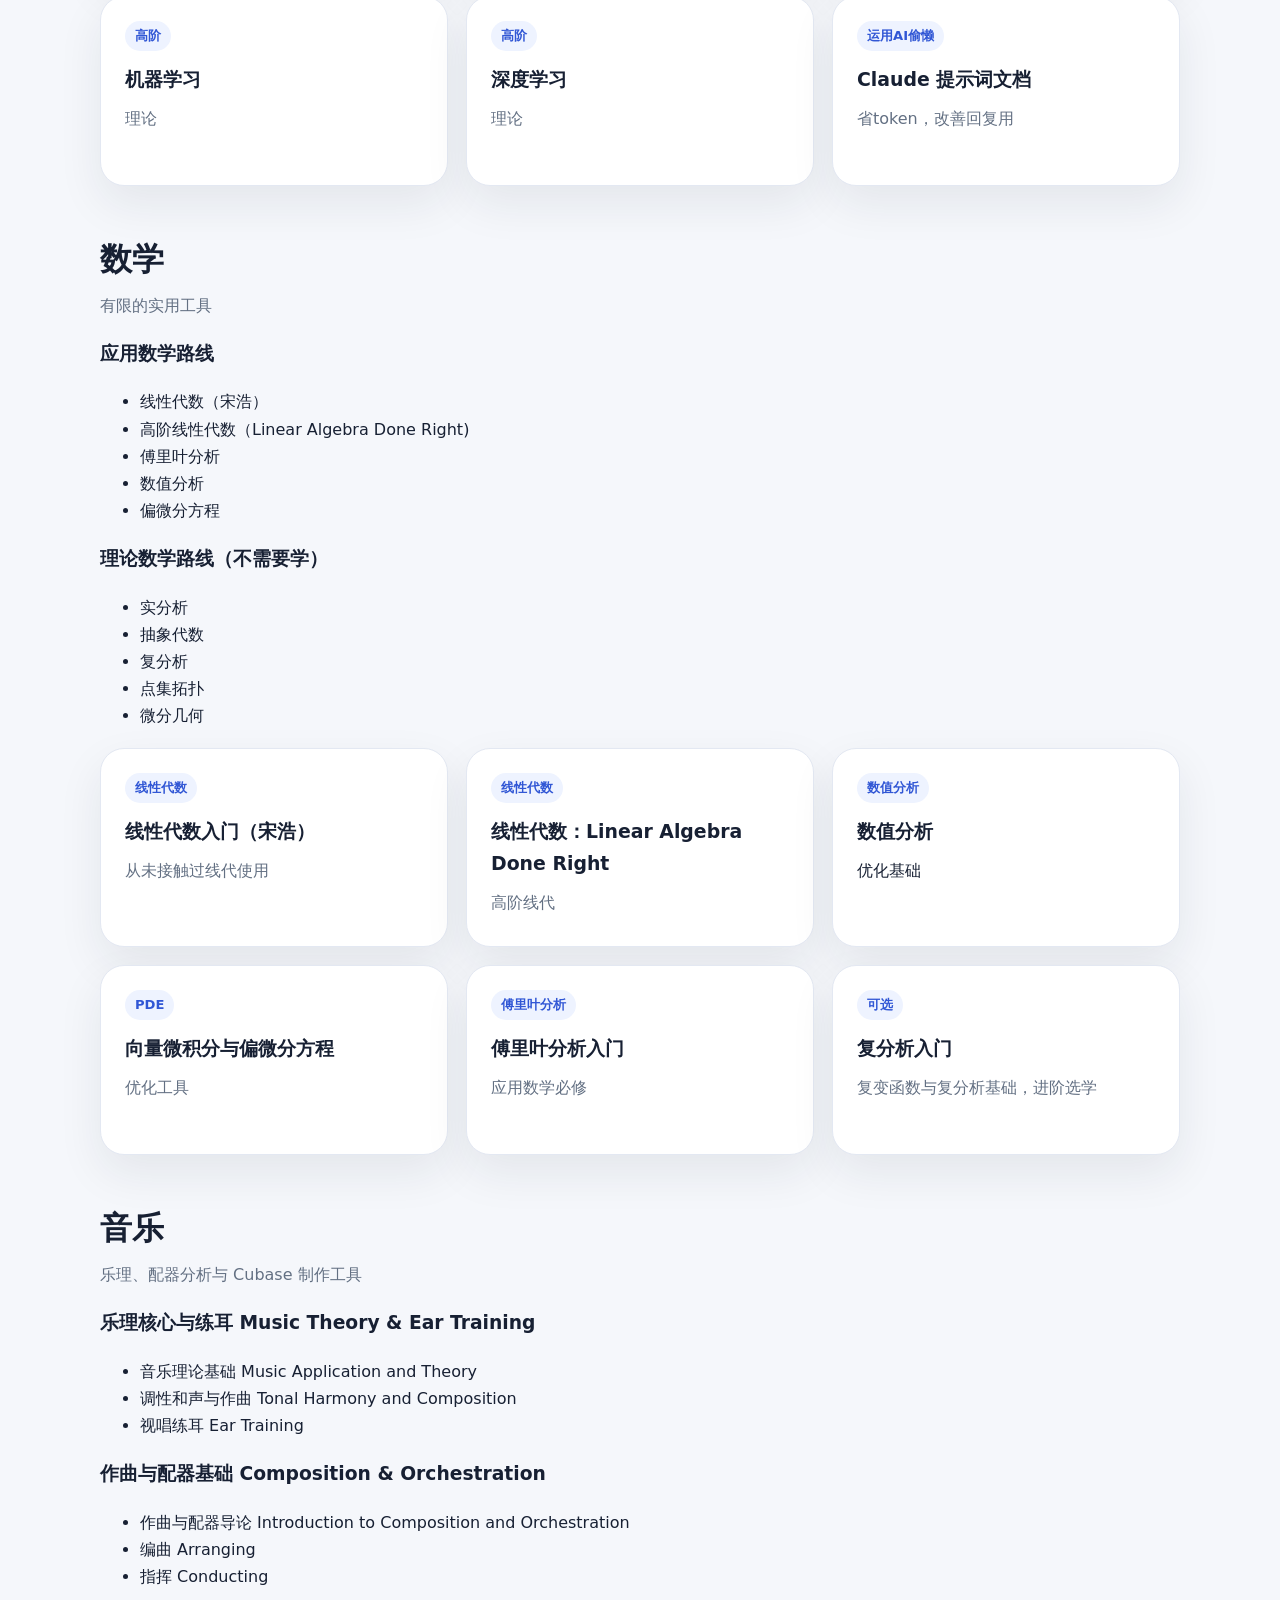
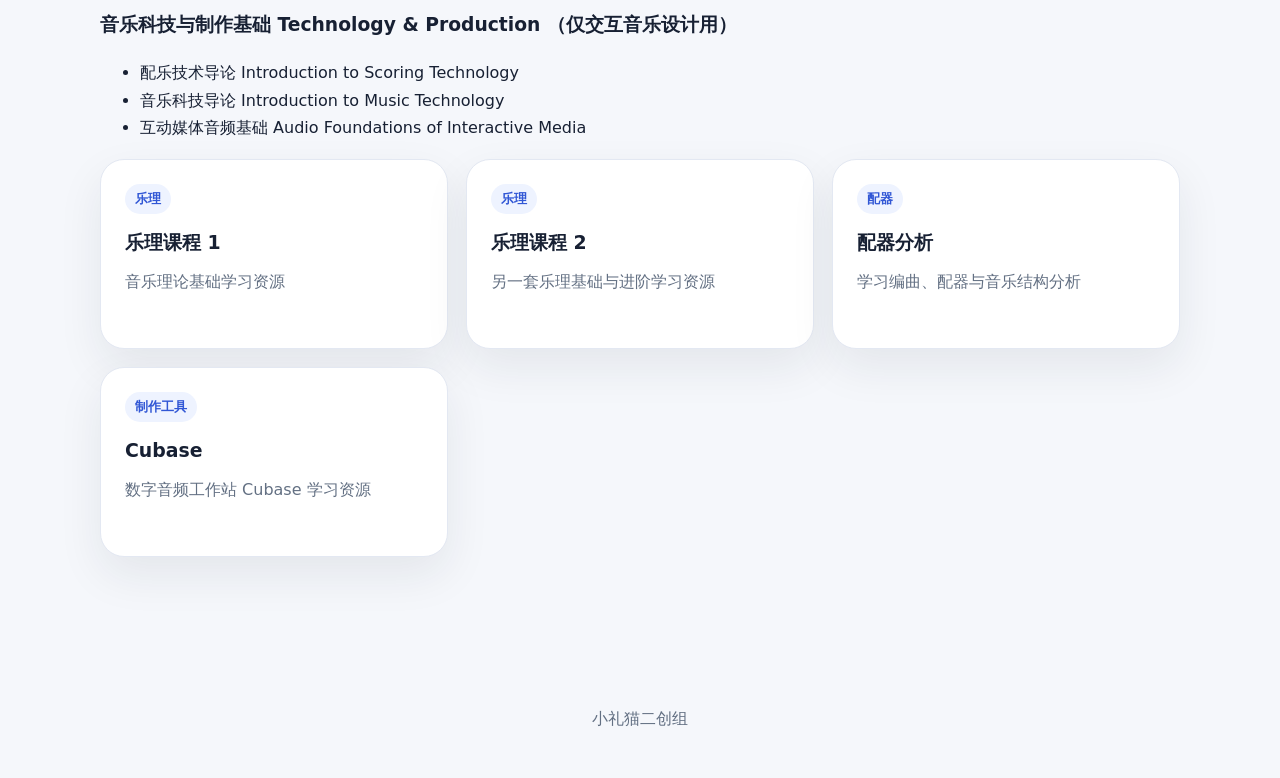
==== commit 4da0e281: "Update index.html" ====
--- a/index.html
+++ b/index.html
@@ -184,6 +184,28 @@
       <div class="section-heading">
         <h2>音乐</h2>
         <p>乐理、配器分析与 Cubase 制作工具</p>
+        <div class="course-group">
+          <h3>乐理核心与练耳 Music Theory & Ear Training</h3>
+          <ul>
+            <li>音乐理论基础 Music Application and Theory</li>
+            <li>调性和声与作曲 Tonal Harmony and Composition</li>
+            <li>视唱练耳 Ear Training</li>
+          </ul>
+          
+          <h3>作曲与配器基础 Composition & Orchestration</h3>
+          <ul>
+            <li>作曲与配器导论 Introduction to Composition and Orchestration</li>
+            <li>编曲 Arranging</li>
+            <li>指挥 Conducting</li>
+          </ul>
+          
+          <h3>音乐科技与制作基础 Technology & Production （仅交互音乐设计用）</h3>
+          <ul>
+            <li>配乐技术导论 Introduction to Scoring Technology</li>
+            <li>音乐科技导论 Introduction to Music Technology</li>
+            <li>互动媒体音频基础 Audio Foundations of Interactive Media</li>
+          </ul>
+        </div>
       </div>
 
       <div class="link-grid">
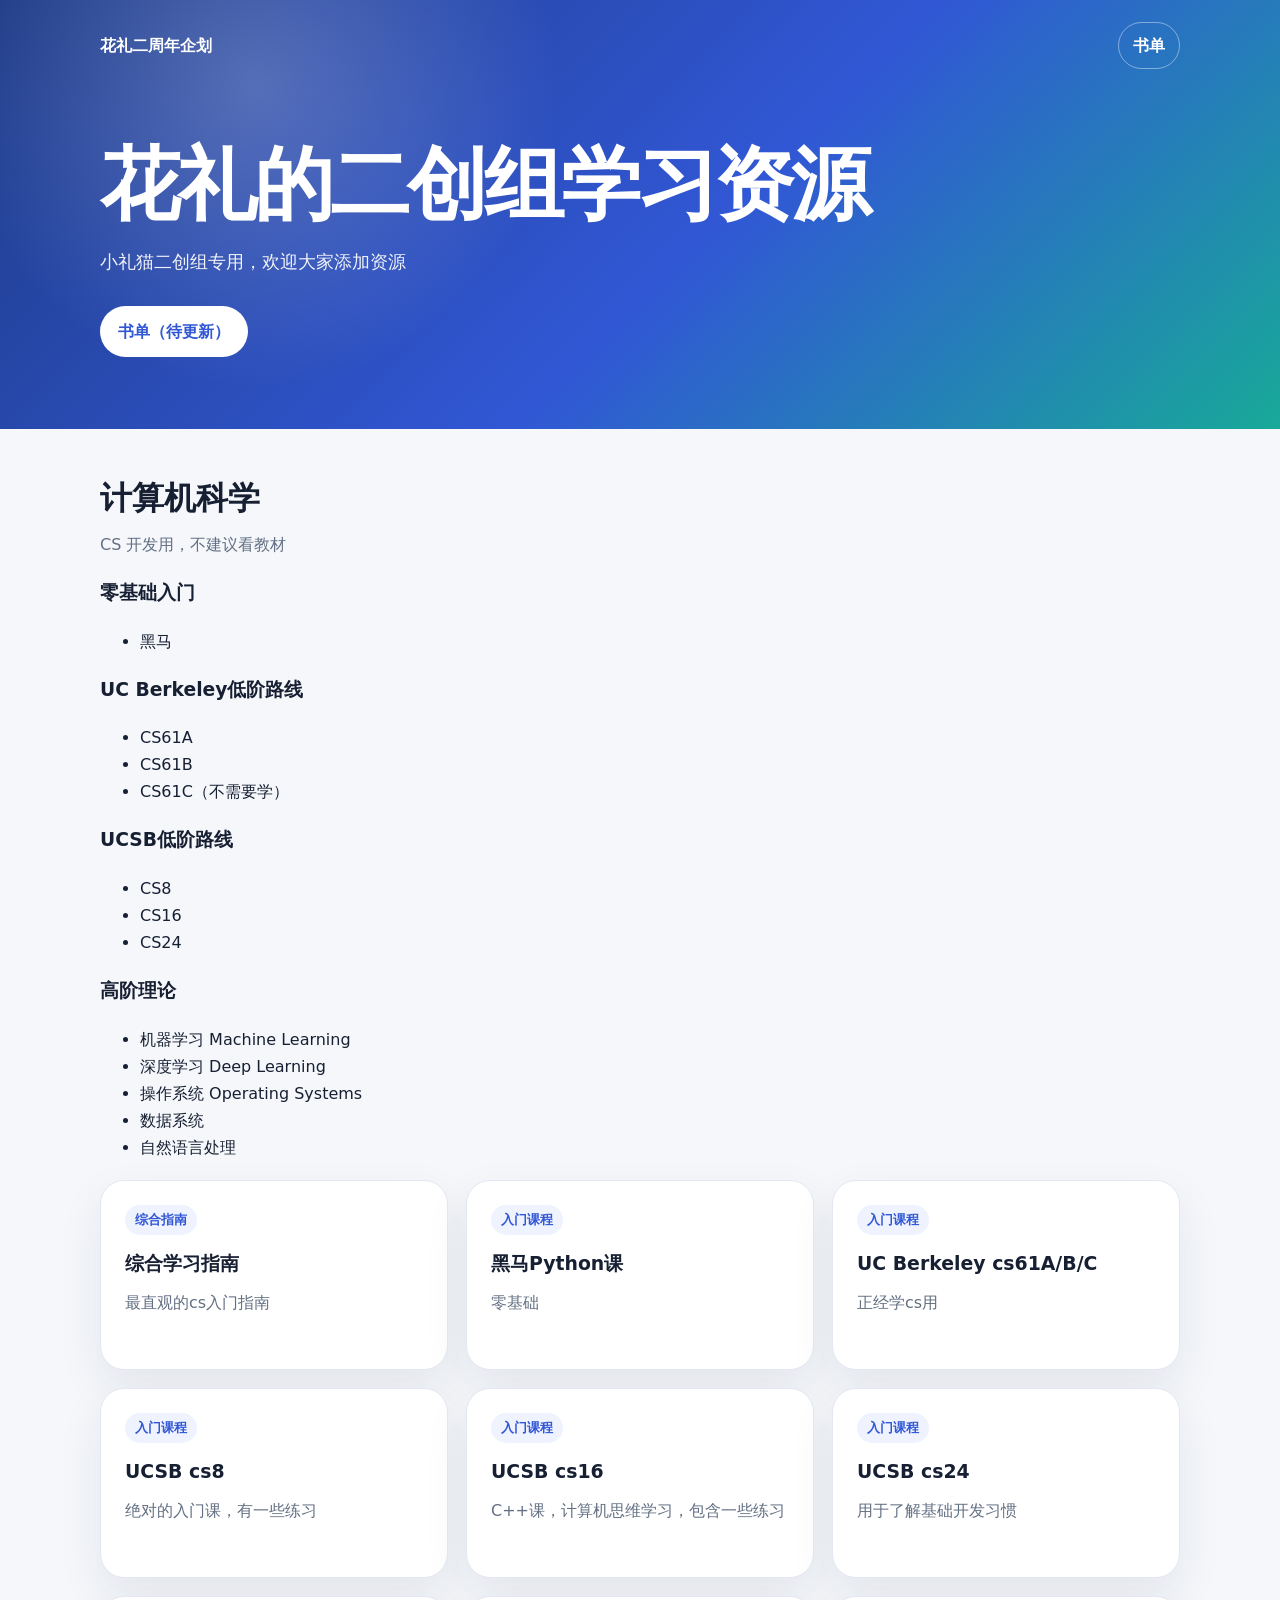
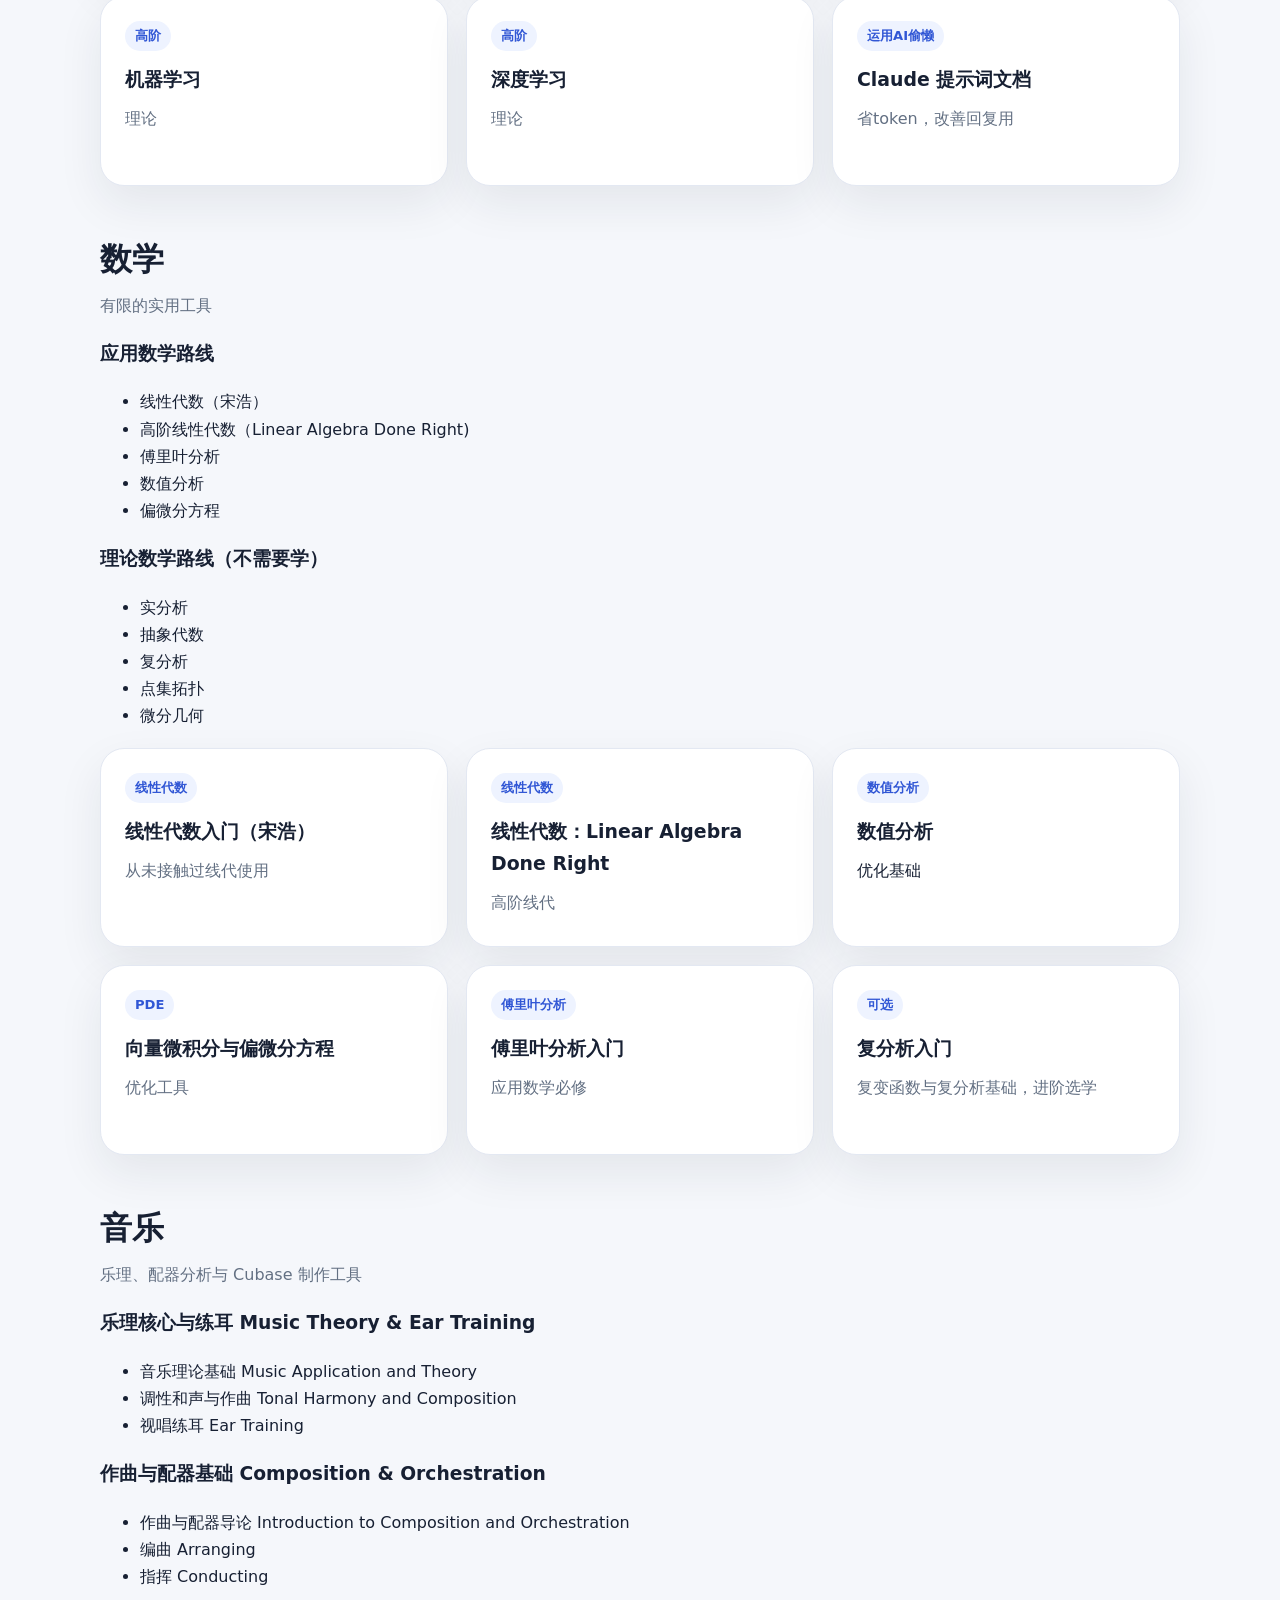
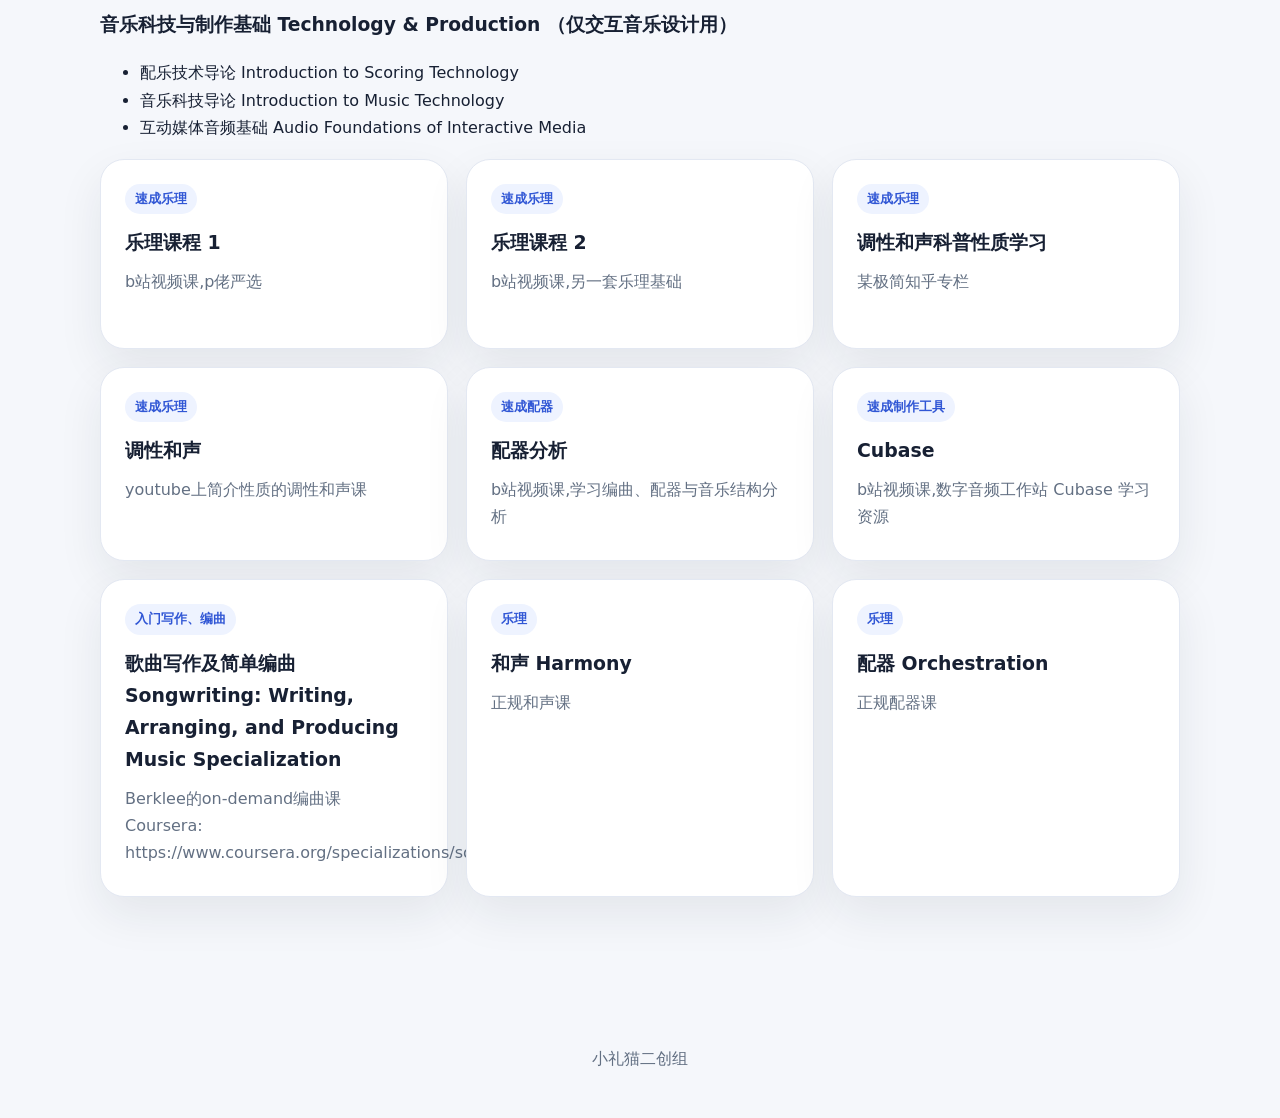
==== commit 09ec4222: "Update index.html" ====
--- a/index.html
+++ b/index.html
@@ -210,28 +210,61 @@
 
       <div class="link-grid">
         <a class="resource-card" href="https://www.bilibili.com/video/BV1Hg411w7n2/?spm_id_from=333.337.search-card.all.click&vd_source=297a83a6a2d7774309c6f13295cf4e34" target="_blank" rel="noopener noreferrer">
+          <span class="tag">速成乐理</span>
+          <h3>乐理课程 1</h3>
+          <p>b站视频课,p佬严选</p>
+        </a>
+
+        <a class="resource-card" href="https://www.bilibili.com/video/BV1Dg411c7WH/?spm_id_from=333.337.search-card.all.click&vd_source=297a83a6a2d7774309c6f13295cf4e34" target="_blank" rel="noopener noreferrer">
+          <span class="tag">速成乐理</span>
+          <h3>乐理课程 2</h3>
+          <p>b站视频课,另一套乐理基础</p>
+        </a>
+
+        <a class="resource-card" href="https://zhuanlan.zhihu.com/p/383022527" target="_blank" rel="noopener noreferrer">
+          <span class="tag">速成乐理</span>
+          <h3>调性和声科普性质学习</h3>
+          <p>某极简知乎专栏</p>
+        </a>
+
+        <a class="resource-card" href="https://www.youtube.com/playlist?list=PLt-Oh3MSFwB8mfyRvS0YGpLpSW8t4ci_0" target="_blank" rel="noopener noreferrer">
+          <span class="tag">速成乐理</span>
+          <h3>调性和声</h3>
+          <p>youtube上简介性质的调性和声课</p>
+        </a>
+        
+        <a class="resource-card" href="https://www.bilibili.com/video/BV1d7411N7nx/?spm_id_from=333.337.search-card.all.click&vd_source=297a83a6a2d7774309c6f13295cf4e34" target="_blank" rel="noopener noreferrer">
+          <span class="tag">速成配器</span>
+          <h3>配器分析</h3>
+          <p>b站视频课,学习编曲、配器与音乐结构分析</p>
+        </a>
+
+        <a class="resource-card" href="https://www.bilibili.com/video/BV1K64y1Y7zM/?spm_id_from=333.337.search-card.all.click&vd_source=297a83a6a2d7774309c6f13295cf4e34" target="_blank" rel="noopener noreferrer">
+          <span class="tag">速成制作工具</span>
+          <h3>Cubase</h3>
+          <p>b站视频课,数字音频工作站 Cubase 学习资源</p>
+        </a>
+
+        <a class="resource-card" href="https://www.bilibili.com/video/BV1Ps411Z7FP/?spm_id_from=333.337.search-card.all.click&vd_source=297a83a6a2d7774309c6f13295cf4e34" target="_blank" rel="noopener noreferrer">
+          <span class="tag">入门写作、编曲</span>
+          <h3>歌曲写作及简单编曲 Songwriting: Writing, Arranging, and Producing Music Specialization</h3>
+          <p>Berklee的on-demand编曲课 Coursera: https://www.coursera.org/specializations/songwriting</p>
+        </a>
+        
+        <a class="resource-card" href="https://www.bilibili.com/video/BV1YA8veXEHn/?vd_source=297a83a6a2d7774309c6f13295cf4e34" target="_blank" rel="noopener noreferrer">
           <span class="tag">乐理</span>
-          <h3>乐理课程 1</h3>
-          <p>音乐理论基础学习资源</p>
-        </a>
-
-        <a class="resource-card" href="https://www.bilibili.com/video/BV1Dg411c7WH/?spm_id_from=333.337.search-card.all.click&vd_source=297a83a6a2d7774309c6f13295cf4e34" target="_blank" rel="noopener noreferrer">
+          <h3>和声 Harmony</h3>
+          <p>正规和声课</p>
+        </a>
+
+        <a class="resource-card" href="https://www.bilibili.com/video/BV13341147KF/?spm_id_from=333.337.search-card.all.click&vd_source=297a83a6a2d7774309c6f13295cf4e34" target="_blank" rel="noopener noreferrer">
           <span class="tag">乐理</span>
-          <h3>乐理课程 2</h3>
-          <p>另一套乐理基础与进阶学习资源</p>
-        </a>
-
-        <a class="resource-card" href="https://www.bilibili.com/video/BV1d7411N7nx/?spm_id_from=333.337.search-card.all.click&vd_source=297a83a6a2d7774309c6f13295cf4e34" target="_blank" rel="noopener noreferrer">
-          <span class="tag">配器</span>
-          <h3>配器分析</h3>
-          <p>学习编曲、配器与音乐结构分析</p>
-        </a>
-
-        <a class="resource-card" href="https://www.bilibili.com/video/BV1K64y1Y7zM/?spm_id_from=333.337.search-card.all.click&vd_source=297a83a6a2d7774309c6f13295cf4e34" target="_blank" rel="noopener noreferrer">
-          <span class="tag">制作工具</span>
-          <h3>Cubase</h3>
-          <p>数字音频工作站 Cubase 学习资源</p>
-        </a>
+          <h3>配器 Orchestration</h3>
+          <p>正规配器课</p>
+        </a>    
+
+
+        
       </div>
     </section>
   </main>
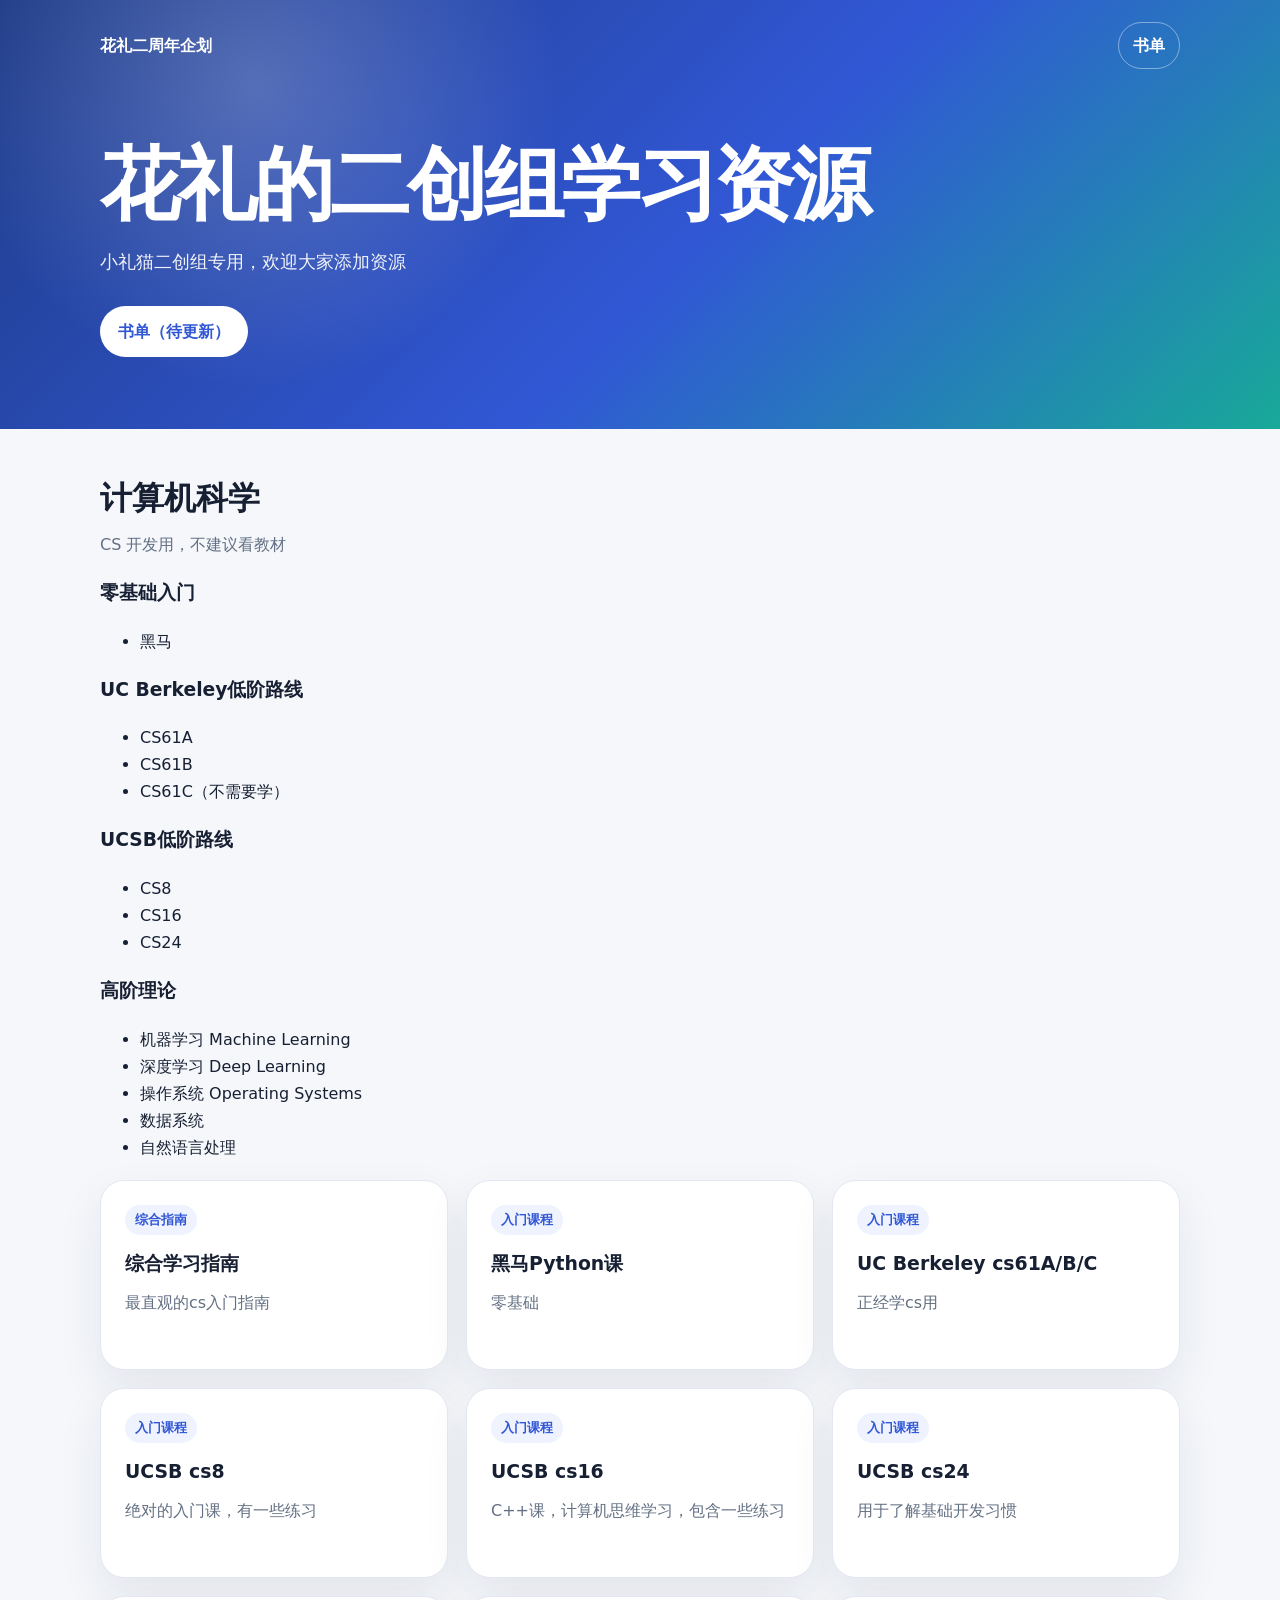
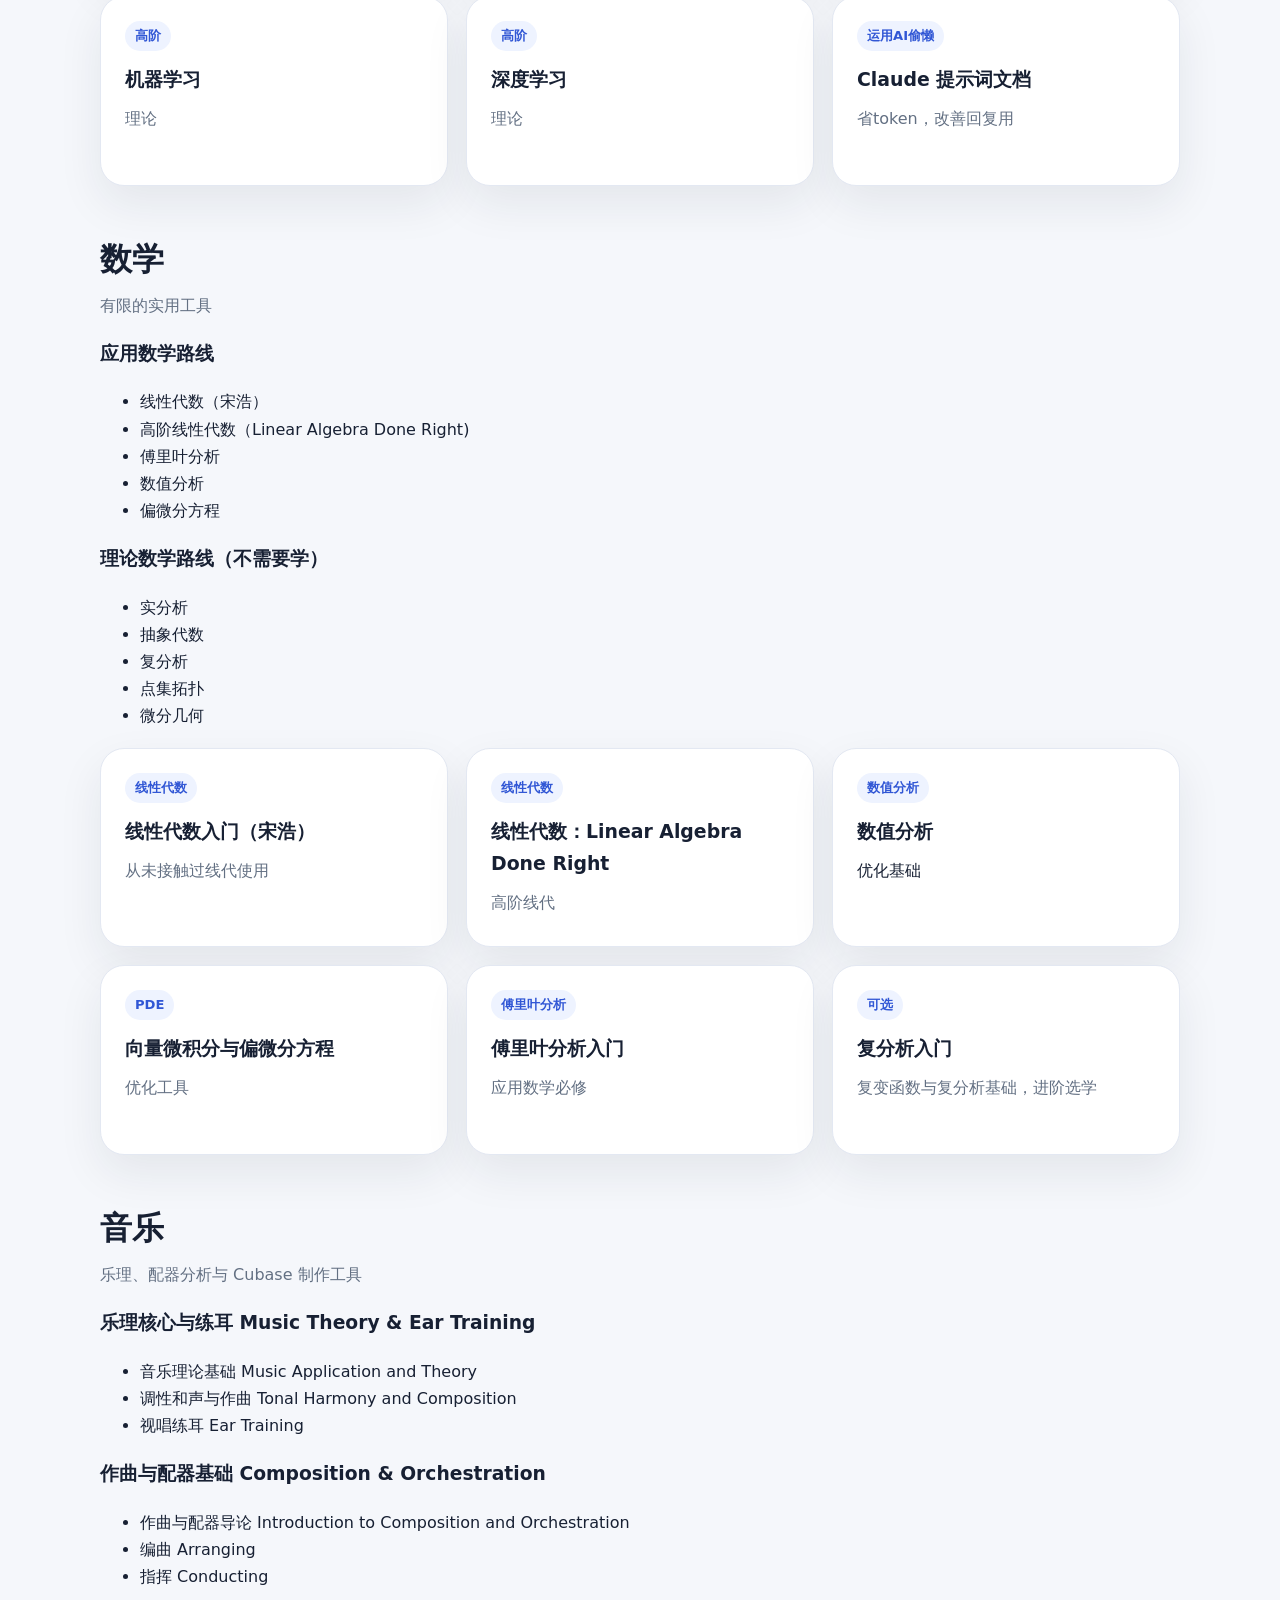
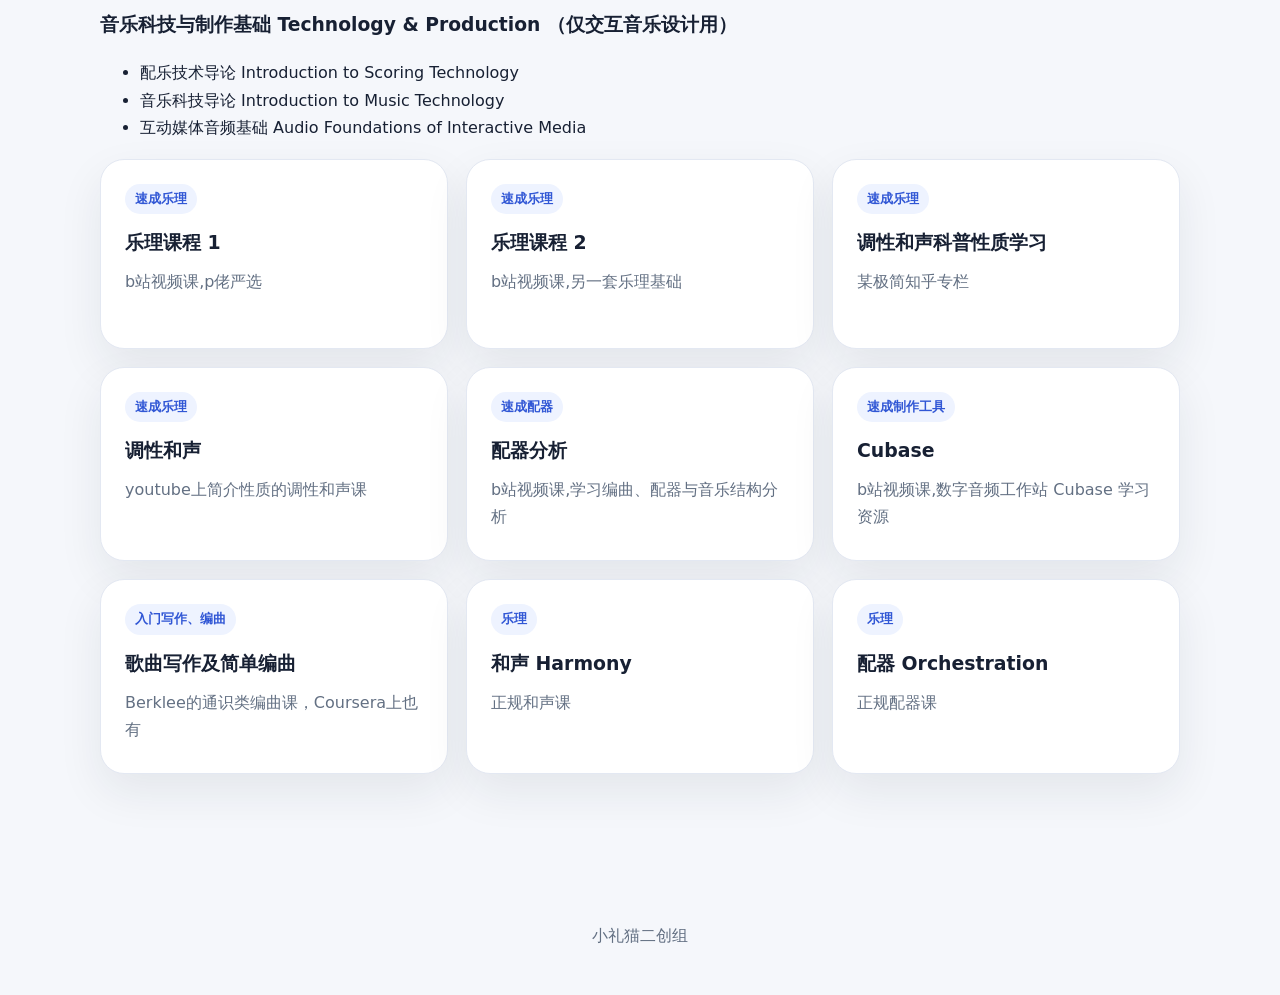
==== commit 3243bca9: "Update index.html" ====
--- a/index.html
+++ b/index.html
@@ -247,8 +247,8 @@
 
         <a class="resource-card" href="https://www.bilibili.com/video/BV1Ps411Z7FP/?spm_id_from=333.337.search-card.all.click&vd_source=297a83a6a2d7774309c6f13295cf4e34" target="_blank" rel="noopener noreferrer">
           <span class="tag">入门写作、编曲</span>
-          <h3>歌曲写作及简单编曲 Songwriting: Writing, Arranging, and Producing Music Specialization</h3>
-          <p>Berklee的on-demand编曲课 Coursera: https://www.coursera.org/specializations/songwriting</p>
+          <h3>歌曲写作及简单编曲</h3>
+          <p>Berklee的通识类编曲课，Coursera上也有</p>
         </a>
         
         <a class="resource-card" href="https://www.bilibili.com/video/BV1YA8veXEHn/?vd_source=297a83a6a2d7774309c6f13295cf4e34" target="_blank" rel="noopener noreferrer">
